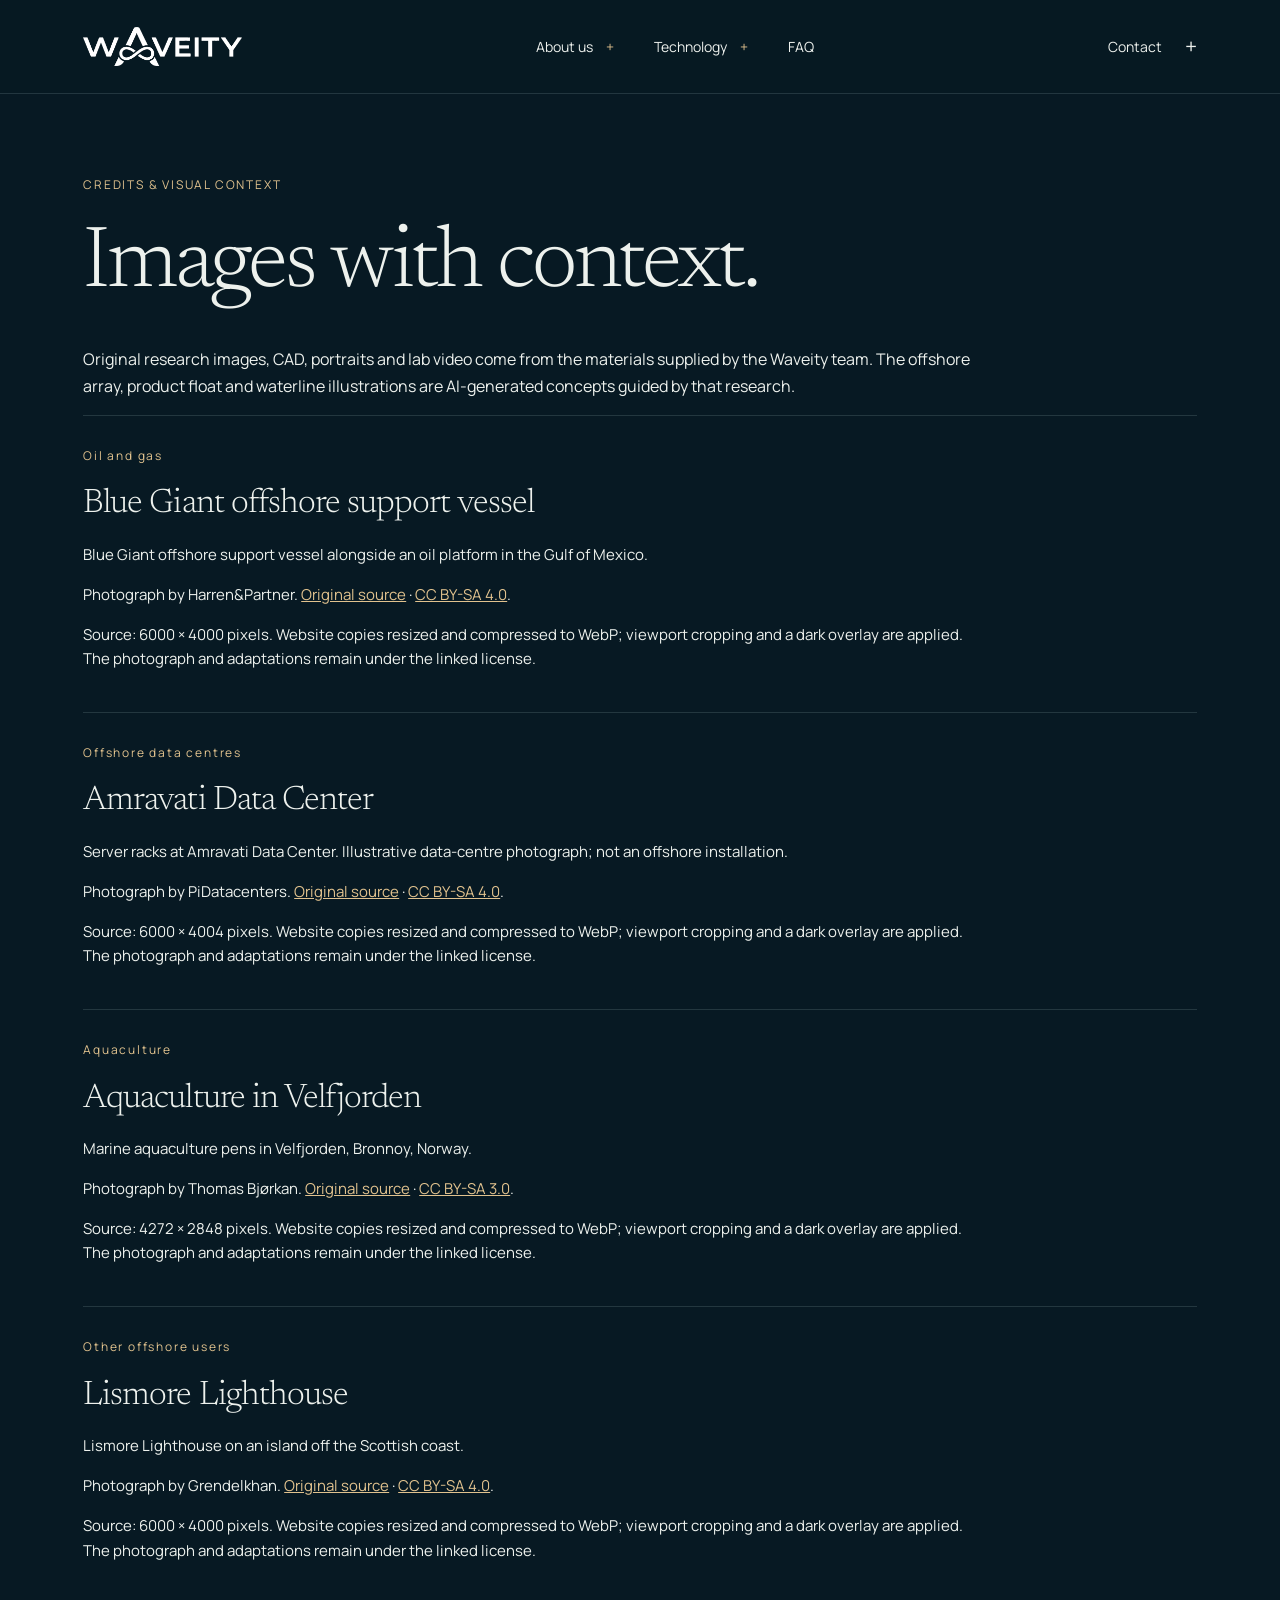
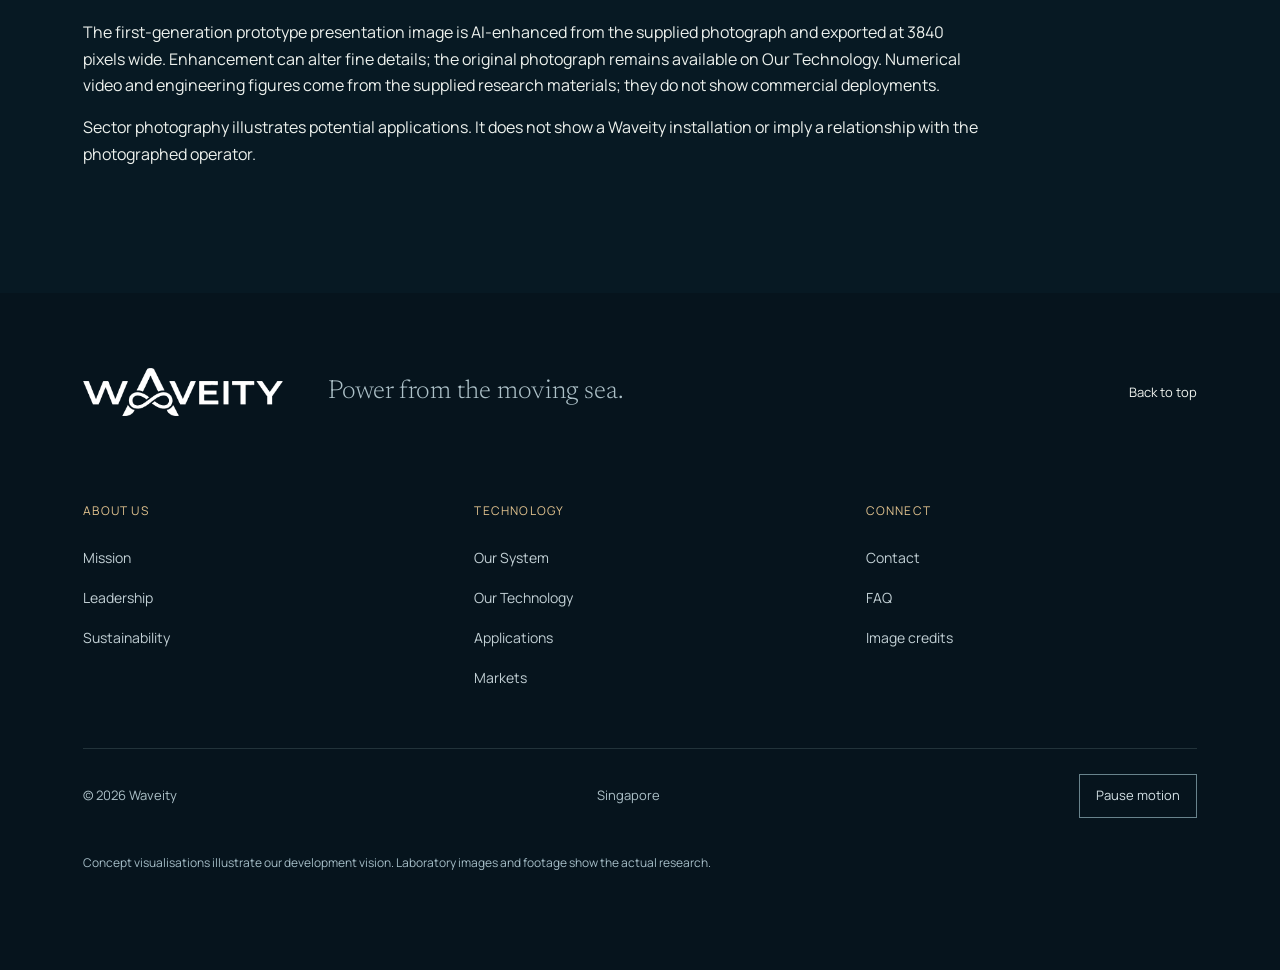
==== credits.html @ b4480b73 "Add files via upload" ====
<!doctype html><html lang="en"><head><meta charset="utf-8"><meta name="viewport" content="width=device-width, initial-scale=1"><title>Image credits — Waveity</title><meta name="description" content="Sources, photographers, licenses and context for Waveity’s research imagery, concept visualisations and offshore application photographs."><meta name="theme-color" content="#071c24"><link rel="icon" type="image/svg+xml" href="data:image/svg+xml,%3Csvg xmlns='http://www.w3.org/2000/svg' viewBox='0 0 64 64'%3E%3Crect width='64' height='64' rx='15' fill='%23071c24'/%3E%3Cpath d='M10 23l10 22 12-22 12 22 10-22' fill='none' stroke='%23e1c28e' stroke-width='6'/%3E%3C/svg%3E"><script defer src="app.js?v=6.1"></script><meta property="og:title" content="Image credits — Waveity"><meta property="og:description" content="Sources, photographers, licenses and context for Waveity’s research imagery, concept visualisations and offshore application photographs."><meta property="og:type" content="website"><meta property="og:site_name" content="Waveity"><link rel="preload" href="assets/font-0.woff2" as="font" type="font/woff2" crossorigin><link rel="preload" href="assets/font-2.woff2" as="font" type="font/woff2" crossorigin><link rel="stylesheet" href="site.css?v=6.1"></head><body class="static-motion interior" data-page="credits"><a class="skip" href="#main">Skip to content</a><header id="header"><a href="index.html" class="brand" aria-label="Waveity home"><img src="assets/logo.png" alt="Waveity" width="1240" height="297"></a><nav aria-label="Main navigation"><div class="nav-group"><button aria-expanded="false" aria-controls="about-menu">About us <span>+</span></button><div id="about-menu" class="nav-panel" hidden><a href="mission.html">Mission</a><a href="leadership.html">Leadership</a><a href="sustainability.html">Sustainability</a></div></div><div class="nav-group"><button aria-expanded="false" aria-controls="technology-menu">Technology <span>+</span></button><div id="technology-menu" class="nav-panel" hidden><a href="system.html">Our System</a><a href="technology.html">Our Technology</a><a href="applications.html">Applications</a><a href="markets.html">Markets</a></div></div><a href="faq.html">FAQ</a></nav><a class="nav-contact" href="contact.html">Contact <span>+</span></a><button id="menu-toggle" aria-expanded="false" aria-controls="mobile-menu">Menu <span>+</span></button></header>
<nav id="mobile-menu" aria-label="Mobile navigation" hidden><div><span>ABOUT US</span><a href="mission.html">Mission</a><a href="leadership.html">Leadership</a><a href="sustainability.html">Sustainability</a></div><div><span>TECHNOLOGY</span><a href="system.html">Our System</a><a href="technology.html">Our Technology</a><a href="applications.html">Applications</a><a href="markets.html">Markets</a></div><div><a href="contact.html">Contact</a><a href="faq.html">FAQ</a></div></nav><div class="reading-progress" aria-hidden="true"></div><main id="main" tabindex="-1"><section class="section credits"><span class="eyebrow">CREDITS & VISUAL CONTEXT</span><h1>Images with context.</h1><p>Original research images, CAD, portraits and lab video come from the materials supplied by the Waveity team. The offshore array, product float and waterline illustrations are AI-generated concepts guided by that research.</p><div id="photo-credits"><article><span class="eyebrow">Oil and gas</span><h2>Blue Giant offshore support vessel</h2><p>Blue Giant offshore support vessel alongside an oil platform in the Gulf of Mexico.</p><p>Photograph by Harren&amp;Partner. <a href="https://commons.wikimedia.org/wiki/File:Blue_Giant.jpg" target="_blank" rel="noopener">Original source</a> · <a href="https://creativecommons.org/licenses/by-sa/4.0" target="_blank" rel="noopener">CC BY-SA 4.0</a>.</p><p>Source: 6000 × 4000 pixels. Website copies resized and compressed to WebP; viewport cropping and a dark overlay are applied. The photograph and adaptations remain under the linked license.</p></article><article><span class="eyebrow">Offshore data centres</span><h2>Amravati Data Center</h2><p>Server racks at Amravati Data Center. Illustrative data-centre photograph; not an offshore installation.</p><p>Photograph by PiDatacenters. <a href="https://commons.wikimedia.org/wiki/File:Racks_Amravati_Data_Center.jpg" target="_blank" rel="noopener">Original source</a> · <a href="https://creativecommons.org/licenses/by-sa/4.0" target="_blank" rel="noopener">CC BY-SA 4.0</a>.</p><p>Source: 6000 × 4004 pixels. Website copies resized and compressed to WebP; viewport cropping and a dark overlay are applied. The photograph and adaptations remain under the linked license.</p></article><article><span class="eyebrow">Aquaculture</span><h2>Aquaculture in Velfjorden</h2><p>Marine aquaculture pens in Velfjorden, Bronnoy, Norway.</p><p>Photograph by Thomas Bjørkan. <a href="https://commons.wikimedia.org/wiki/File:Fish_cages.jpg" target="_blank" rel="noopener">Original source</a> · <a href="https://creativecommons.org/licenses/by-sa/3.0" target="_blank" rel="noopener">CC BY-SA 3.0</a>.</p><p>Source: 4272 × 2848 pixels. Website copies resized and compressed to WebP; viewport cropping and a dark overlay are applied. The photograph and adaptations remain under the linked license.</p></article><article><span class="eyebrow">Other offshore users</span><h2>Lismore Lighthouse</h2><p>Lismore Lighthouse on an island off the Scottish coast.</p><p>Photograph by Grendelkhan. <a href="https://commons.wikimedia.org/wiki/File:Lismore_Lighthouse_seen_from_a_boat_4.jpg" target="_blank" rel="noopener">Original source</a> · <a href="https://creativecommons.org/licenses/by-sa/4.0" target="_blank" rel="noopener">CC BY-SA 4.0</a>.</p><p>Source: 6000 × 4000 pixels. Website copies resized and compressed to WebP; viewport cropping and a dark overlay are applied. The photograph and adaptations remain under the linked license.</p></article></div><p>The first-generation prototype presentation image is AI-enhanced from the supplied photograph and exported at 3840 pixels wide. Enhancement can alter fine details; the original photograph remains available on Our Technology. Numerical video and engineering figures come from the supplied research materials; they do not show commercial deployments.</p><p>Sector photography illustrates potential applications. It does not show a Waveity installation or imply a relationship with the photographed operator.</p></section><noscript><style>#contact-form,.prototype-tabs,[data-switch-gen],[data-motion],#menu-toggle,header nav{display:none}.prototype-panel{margin-top:40px}</style><p class="no-script">Interactive controls need JavaScript. You can browse all pages using the links below, view the research images and contact the team directly by email.</p></noscript></main><footer><div class="footer-top"><a href="index.html" aria-label="Waveity home"><img src="assets/logo.png" alt="Waveity" width="1240" height="297"></a><p>Power from the moving sea.</p><a href="#main">Back to top</a></div><div class="footer-sitemap"><div><span>ABOUT US</span><a href="mission.html">Mission</a><a href="leadership.html">Leadership</a><a href="sustainability.html">Sustainability</a></div><div><span>TECHNOLOGY</span><a href="system.html">Our System</a><a href="technology.html">Our Technology</a><a href="applications.html">Applications</a><a href="markets.html">Markets</a></div><div><span>CONNECT</span><a href="contact.html">Contact</a><a href="faq.html">FAQ</a><a href="credits.html">Image credits</a></div></div><div class="footer-bottom"><span>© 2026 Waveity</span><span>Singapore</span><button class="footer-motion" data-motion aria-pressed="false">Pause motion</button></div><p class="footer-note">Concept visualisations illustrate our development vision. Laboratory images and footage show the actual research.</p></footer></body></html>
---- site.css ----
@font-face{font-family:"Newsreader";src:url(assets/font-0.woff2) format("woff2");font-weight:300;font-display:swap}
@font-face{font-family:"Newsreader";src:url(assets/font-1.woff2) format("woff2");font-weight:400;font-display:swap}
@font-face{font-family:"Manrope";src:url(assets/font-2.woff2) format("woff2");font-weight:400;font-display:swap}
@font-face{font-family:"Manrope";src:url(assets/font-3.woff2) format("woff2");font-weight:600;font-display:swap}
:root{--ink:#071923;--deep:#06141d;--paper:#e5ecea;--muted:#9fb6c0;--gold:#dbbc82;--lime:var(--gold);--line:#b6d0d029;--pad:clamp(24px,6.5vw,110px);--serif:'Newsreader',Georgia,serif;--sans:'Manrope',Arial,sans-serif}*{box-sizing:border-box}html{scroll-padding-top:100px}body{margin:0;background:var(--ink);color:#edf1ed;font:16px/1.65 var(--sans);-webkit-font-smoothing:antialiased}a{color:inherit;text-decoration:none}button,input,select,textarea{font:inherit}button{cursor:pointer}img{display:block;max-width:100%}button,a{-webkit-tap-highlight-color:transparent}a:focus-visible,button:focus-visible,summary:focus-visible,input:focus-visible{outline:2px solid var(--gold);outline-offset:6px}button{color:inherit}.skip{position:fixed;left:20px;top:-80px;z-index:100;background:var(--gold);color:var(--ink);padding:12px}.skip:focus{top:10px}header{position:fixed;inset:0 0 auto;z-index:40;height:94px;padding:0 var(--pad);display:flex;align-items:center;gap:35px;transition:background .3s,color .3s,border-color .3s;border-bottom:1px solid transparent}header.scrolled{background:#071923eF;border-color:var(--line);backdrop-filter:blur(14px)}.brand{width:159px;margin-right:auto}.brand img{width:100%;height:auto}header nav{display:flex;gap:32px;font-size:13px}header nav a,.nav-contact{transition:color .2s}header nav a:hover,.nav-contact:hover{color:var(--gold)}.nav-contact{margin-left:auto;font-size:13px;display:flex;gap:23px;align-items:center}.nav-contact span{font-size:21px}#menu-toggle{display:none;background:transparent;border:0;font-size:14px;gap:15px}#mobile-menu{position:fixed;inset:79px 0 0;z-index:39;background:var(--ink);padding:40px var(--pad);overflow:auto}#mobile-menu[hidden]{display:none}#mobile-menu a{display:block;font:300 36px/1.3 var(--serif);padding:10px 0}.floating-cta{position:fixed;z-index:35;bottom:25px;left:50%;transform:translateX(-50%);background:var(--gold);color:var(--ink);display:flex;align-items:center;font-size:13px;font-weight:600;padding-left:22px;box-shadow:0 7px 40px #0003;transition:opacity .3s,transform .3s;white-space:nowrap}.floating-cta>span{font-size:23px;margin-left:20px;width:46px;height:46px;background:#cba968;display:grid;place-items:center}.floating-cta:hover{background:#edd7b0}.floating-cta.hide{opacity:0;pointer-events:none;transform:translate(-50%,20px)}.reading-progress{position:fixed;inset:0 auto auto 0;height:2px;background:var(--gold);z-index:60;width:0}.eyebrow,.small-index{font-size:12px;line-height:1.5;letter-spacing:.15em;color:var(--gold);font-weight:400}.hero{height:100svh;min-height:720px;max-height:1400px;position:relative;overflow:hidden}.hero-background{position:absolute;inset:0;width:100%;height:100%;object-fit:cover;object-position:65% center;transform:scale(1.025);will-change:transform}.hero-veil{position:absolute;inset:0;background:linear-gradient(90deg,#06141ddd 0%,#06141d65 40%,#06141d00 72%),linear-gradient(180deg,#06141d40,transparent 30%,#06141d00 60%,#06141dd9)}.hero-content{position:absolute;left:var(--pad);right:var(--pad);top:27%;z-index:2}.hero h1{font:300 clamp(70px,7.7vw,130px)/.96 var(--serif);letter-spacing:-.045em;margin:30px 0 30px;max-width:950px}.hero h1 span{color:#c8d7d7}.hero-content>p{font-size:16px;line-height:1.7;color:#c3d2d7;margin:0 0 24px}.underlined,.text-button{display:inline-flex;align-items:center;justify-content:space-between;gap:30px;border:0;border-bottom:1px solid #8aaba580;background:none;padding:12px 0;color:inherit;font-size:14px;text-align:left}.underlined>span,.text-button>span{font-size:21px}.underlined:hover,.text-button:hover{color:var(--gold);border-color:var(--gold)}.hero-foot{position:absolute;left:var(--pad);right:var(--pad);bottom:35px;display:flex;justify-content:space-between;gap:30px;color:#c0cdd1;font-size:10px;letter-spacing:.1em}.hero-foot>a{position:absolute;right:0;bottom:46px;border-left:1px solid #c9d8d1;padding-left:20px}.hero-foot>span:last-child{font-size:9px;align-self:end}.scroll-scene{position:relative}.scene-sticky{position:sticky;top:0;height:100svh;min-height:680px;overflow:hidden}.manifesto{height:210vh}.manifesto-photo{position:absolute;inset:0;height:100%;width:100%;object-fit:cover;object-position:center;filter:saturate(.7);transform:scale(1.04)}.manifesto-veil{position:absolute;inset:0;background:linear-gradient(180deg,#071923c4,#071923b5 40%,#071923f2)}.manifesto-content{position:absolute;top:18%;left:var(--pad);right:var(--pad)}.manifesto h2{font:300 clamp(40px,4.8vw,76px)/1.1 var(--serif);max-width:1150px;letter-spacing:-.025em;margin:32px 0 60px}.word-reveal .word{opacity:.28}.mission-bottom{display:grid;grid-template-columns:1.1fr 1fr 1fr;gap:55px;align-items:start;border-top:1px solid #c6d8d638;padding-top:35px}.mission-bottom h2{font:300 34px/1.12 var(--serif);margin:0}.mission-bottom p{font-size:15px;color:#b9cdd3;max-width:360px;margin:0}.scene-disclaimer{position:absolute;bottom:30px;left:var(--pad);font-size:10px;letter-spacing:.12em;color:#8aa5b1}.manta{height:360vh;background:var(--ink)}.manta .scene-sticky{background:radial-gradient(ellipse at 50% 65%,#244b5c 0%,#112c3b 35%,#071923 72%)}.manta-kicker{position:absolute;top:130px;left:var(--pad);z-index:2}.manta-headline{position:absolute;left:var(--pad);right:var(--pad);top:30%;display:flex;justify-content:space-between;gap:28px;font:300 clamp(45px,5.1vw,87px)/1.05 var(--serif);letter-spacing:-.025em;margin:0}.manta-headline>span:last-child{color:#9bb7c0}.manta-object{position:absolute;top:50%;left:50%;width:min(73vw,1200px);height:auto;max-height:80vh;object-fit:contain;transform:translate(-50%,-10%) scale(.75);filter:drop-shadow(0 40px 35px #0005);will-change:transform;z-index:3;pointer-events:none}.manta-spec-left,.manta-spec-right{position:absolute;top:37%;width:24%;max-width:350px;opacity:0;z-index:5}.manta-spec-left{left:var(--pad)}.manta-spec-right{right:var(--pad)}.manta-spec-left .spec-name{font:300 58px/1 var(--serif);margin:23px 0}.manta-spec-left dl{margin:0}.manta-spec-left dl>div{border-top:1px solid var(--line);padding:13px 0;display:flex;justify-content:space-between;gap:15px;font-size:12px}.manta-spec-left dt{color:var(--muted)}.manta-spec-left dd{margin:0;text-align:right}.manta-spec-right h2{font:300 40px/1.05 var(--serif);letter-spacing:-.02em;margin:0 0 25px}.manta-spec-right h2 span{color:var(--muted)}.manta-spec-right p{font-size:15px;max-width:340px;color:#b2c9d0}.manta-caption{position:absolute;bottom:93px;left:var(--pad);right:var(--pad);display:flex;justify-content:space-between;color:#a9bdc4;font-size:10px;letter-spacing:.1em}.scene-steps{position:absolute;bottom:35px;left:var(--pad);display:flex;gap:25px;font-size:10px;color:#587787;letter-spacing:.06em}.scene-steps .active{color:var(--gold)}.section{padding:110px var(--pad)}.section-top{display:flex;justify-content:space-between;gap:20px;margin-bottom:60px}.section-top .eyebrow:last-child{color:var(--muted)}h2{font:300 clamp(44px,5.1vw,80px)/1.05 var(--serif);letter-spacing:-.028em;margin:0 0 35px}h2 span{color:var(--muted)}.light,.markets{background:var(--paper);color:var(--ink)}.light .eyebrow,.markets .eyebrow{color:#496c75}.light h2 span,.markets h2 span{color:#527581}.light .fine{color:#546e77}.engineering-grid{display:grid;grid-template-columns:.8fr 1.25fr;gap:80px;align-items:center}.engineering-grid>div:first-child>p{max-width:430px;font-size:16px;color:#47626c}.engineering-stage{position:relative;aspect-ratio:1004/732;background:#102d3d;overflow:hidden;border:1px solid #385462}.engineering-stage>img,.wire-reveal img{width:100%;height:100%;object-fit:contain}.wire-reveal{position:absolute;inset:0;clip-path:inset(0 50% 0 0)}.scan-line{position:absolute;top:0;bottom:0;left:50%;width:1px;background:var(--gold);box-shadow:0 0 24px #dbbc8266}.cad-caption{position:absolute;bottom:20px;left:24px;color:#94b1bd;font-size:10px;letter-spacing:.12em}.reveal-label{display:flex;justify-content:space-between;max-width:380px;font-size:13px;margin-top:33px}.reveal-label span{color:#50747f}#structure-range{width:100%;max-width:380px;accent-color:#285365;cursor:ew-resize;margin:15px 0}.range-labels{max-width:380px;display:flex;justify-content:space-between;font-size:10px;letter-spacing:.1em;color:#55727a}.principles{display:grid;grid-template-columns:repeat(3,1fr);gap:50px;margin-top:65px;border-top:1px solid #9db2b466;padding-top:33px}.principles article>span{font-size:11px;letter-spacing:.14em;color:#587881}.principles h3{font:300 33px/1.1 var(--serif);margin:17px 0}.principles p{font-size:15px;line-height:1.65;color:#47626c;margin:0}.split-title{display:grid;grid-template-columns:1.5fr 1fr;gap:80px;align-items:end}.split-title>p{max-width:440px;font-size:16px;color:var(--muted);margin:0 0 37px}.prototype{background:var(--deep)}.prototype-tabs{display:flex;gap:36px;border-bottom:1px solid var(--line);margin:25px 0 42px}.prototype-tabs button{background:none;border:0;border-bottom:1px solid transparent;color:var(--muted);padding:20px 0;font-size:13px}.prototype-tabs button span{font-size:17px;margin-left:15px}.prototype-tabs button[aria-selected=true]{color:var(--gold);border-color:var(--gold)}.prototype-panel{display:grid;grid-template-columns:1.5fr 1fr;gap:70px;align-items:center}.prototype-panel[hidden]{display:none}.prototype-media{position:relative;background:#102a32;overflow:hidden}.prototype-media>img,.prototype-media>video{display:block;width:100%;aspect-ratio:16/10;object-fit:cover}.prototype-media>video{object-fit:contain}.image-tag{position:absolute;left:17px;top:17px;padding:8px 12px;background:#061923d9;border:1px solid #fff3;font-size:10px;letter-spacing:.1em;color:#eff3ef;pointer-events:none}.prototype-copy h3{font:300 clamp(35px,3.5vw,53px)/1.04 var(--serif);letter-spacing:-.02em;margin:24px 0}.prototype-copy>p{font-size:16px;color:var(--muted)}.detail-line{padding:14px 0;border-bottom:1px solid var(--line);display:flex;justify-content:space-between;gap:15px;font-size:13px}.detail-line span{color:var(--muted)}.detail-line strong{font-weight:400}.prototype-copy .text-button{margin-top:20px}.fine{font-size:13px!important;line-height:1.65;color:var(--muted)}.evidence-grid{display:grid;grid-template-columns:1.25fr 1fr;gap:100px}.evidence-grid h2{font-size:clamp(40px,4.4vw,69px)}.evidence-grid>div>p{max-width:520px;color:#b4c7cf}.efficiency{padding-top:10px}.big-number{font:300 clamp(110px,12vw,180px)/.8 var(--serif);letter-spacing:-.04em;color:var(--gold)}.big-number small{font-size:.45em;margin-left:8px}.efficiency>p{margin:25px 0}.wave-bars{height:160px;display:flex;gap:14px}.wave-bars button{background:transparent;border:0;flex:1;padding:0;display:flex;flex-direction:column;justify-content:end;color:var(--muted)}.wave-bars i{height:var(--bar);background:#34515f;width:100%;transition:background .3s}.wave-bars button[aria-pressed=true] i{background:var(--gold)}.wave-bars button:hover i{background:#b49d70}.wave-bars span{font-size:12px;display:block;width:100%;padding-top:12px}.research-facts{display:grid;grid-template-columns:repeat(3,1fr);gap:45px;margin-top:65px;border-top:1px solid var(--line);padding-top:35px}.research-facts>div{display:flex;gap:24px;align-items:center}.research-facts strong{font:300 44px/1 var(--serif);white-space:nowrap}.research-facts span{font-size:12px;color:var(--muted)}.applications{border-top:1px solid var(--line)}.application-layout{display:grid;grid-template-columns:.85fr 1.15fr;gap:60px;margin-top:40px}.application-choices button{background:none;border:0;border-top:1px solid var(--line);width:100%;display:flex;align-items:center;gap:25px;padding:30px 0;color:#73919d;text-align:left;font:300 clamp(25px,2.6vw,41px)/1.1 var(--serif)}.application-choices button:last-child{border-bottom:1px solid var(--line)}.application-choices small{font:400 11px var(--sans);color:var(--muted)}.application-choices button>span{margin-left:auto;font:400 24px var(--sans);transition:transform .3s}.application-choices button[aria-selected=true]{color:var(--gold)}.application-choices button[aria-selected=true]>span{transform:rotate(45deg)}.application-image{height:400px;position:relative;overflow:hidden}.application-image img{height:100%;width:100%;object-fit:cover}.application-description{display:flex;align-items:start;justify-content:space-between;gap:25px}.application-description p{color:#b7cad1;max-width:360px;font-size:15px;margin:25px 0 10px}.application-description .text-button{white-space:nowrap;font-size:12px;gap:16px;margin-top:15px}.horizon{height:650px;position:relative;overflow:hidden}.horizon>img{width:100%;height:100%;object-fit:cover;object-position:center 58%}.horizon-overlay{position:absolute;inset:0;background:linear-gradient(90deg,#06141de0,#06141d22)}.horizon-copy{position:absolute;inset:0;padding:100px var(--pad);display:flex;flex-direction:column;justify-content:center}.horizon-copy h2{font-size:clamp(55px,6.5vw,104px);margin:33px 0}.horizon-copy p{font-size:17px;color:#d0dadb}.markets .section-top .eyebrow,.markets .split-title>p{color:#4a6b77}.roadmap{display:grid;grid-template-columns:repeat(3,1fr);gap:45px;margin-top:25px}.roadmap article{border-top:1px solid #a9bbbc;padding-top:30px;position:relative}.step-number{font:300 80px/1 var(--serif);color:#8ea7a7;display:block}.status{display:block;font-size:10px;letter-spacing:.12em;margin-top:28px;color:#52727c}.roadmap h3{font:300 35px/1.1 var(--serif);margin:18px 0}.roadmap p{font-size:15px;color:#47626c}.investor-callout{display:grid;grid-template-columns:1.25fr 1fr;gap:100px;margin-top:65px;border-top:1px solid #adbfbe;padding-top:40px}.investor-callout h2{font:300 43px/1.08 var(--serif);margin:25px 0 0}.investor-callout p{font-size:16px;color:#47626c;margin:0 0 25px}.pill{display:inline-flex;align-items:center;justify-content:center;padding:14px 24px;border:1px solid var(--line);background:none;font-size:14px;color:inherit}.dark-pill{background:var(--ink);color:var(--paper)}.dark-pill:hover{background:#295366}.team-grid{display:grid;grid-template-columns:repeat(5,1fr);gap:24px;margin-top:30px}.portrait{aspect-ratio:4/5;background:#a8bcbf;overflow:hidden}.portrait img{height:100%;width:100%;object-fit:cover;filter:grayscale(1);transition:filter .5s,transform .5s}.team-grid article:hover img{filter:grayscale(0);transform:scale(1.04)}.team-grid h3{font:300 28px/1.1 var(--serif);margin:22px 0 8px}.team-grid article>span{display:block;font-size:11px;color:var(--gold);min-height:40px}.team-grid article>p{font-size:14px;color:var(--muted);line-height:1.65}.faq{background:var(--deep);display:grid;grid-template-columns:1fr 1.3fr;gap:100px}.faq h2{margin-top:25px;font-size:clamp(40px,4.5vw,70px)}.questions details{border-bottom:1px solid var(--line)}.questions details:first-child{border-top:1px solid var(--line)}summary{position:relative;list-style:none;padding:24px 40px 24px 0;cursor:pointer;font-size:16px;line-height:1.55}summary::-webkit-details-marker{display:none}summary:after{content:'+';position:absolute;right:0;top:20px;font-size:24px;color:var(--gold)}details[open] summary:after{content:'−'}details p{margin:0 30px 25px 0;font-size:15px;color:var(--muted)}.contact{background:var(--paper);color:var(--ink)}.contact .eyebrow,.contact .section-top .eyebrow{color:#4b6b76}.contact-grid{display:grid;grid-template-columns:1.25fr 1fr;gap:110px}.contact h2{font-size:clamp(76px,9vw,136px);line-height:.95;letter-spacing:-.04em}.contact h2 em{font-style:normal;color:#64818a}.contact p{color:#42616e}.email-link{display:inline-block;font-size:clamp(16px,1.7vw,23px);border-bottom:1px solid #90a8ad;margin-top:25px;overflow-wrap:anywhere}#contact-form{max-width:520px;padding-top:10px}#contact-form label{font-size:12px;display:block;margin-bottom:9px}#contact-form input,#contact-form select,#contact-form textarea{width:100%;background:transparent;color:var(--ink);border:0;border-bottom:1px solid #a9bcbe;border-radius:0;padding:10px 0 14px;margin-bottom:24px;font-size:15px}#contact-form input::placeholder,#contact-form textarea::placeholder{color:#63808a}#contact-form select option{background:var(--paper)}#contact-form textarea{resize:vertical}#contact-form button{background:var(--ink);color:var(--paper);padding:15px 28px}#contact-form .fine{color:#4c6c76}footer{padding:60px var(--pad) 85px;background:var(--deep)}.footer-top{display:flex;align-items:center;gap:45px;padding-bottom:45px}.footer-top>p{font:300 26px var(--serif);color:var(--muted)}.footer-top>a:last-child{margin-left:auto;font-size:13px}.footer-bottom{display:flex;justify-content:space-between;gap:25px;padding-top:25px;border-top:1px solid var(--line);font-size:12px;color:var(--muted)}.footer-bottom>div{display:flex;gap:24px}.footer-note{font-size:11px;color:#77929e;margin-top:35px;max-width:850px}.reveal{opacity:0;transform:translateY(25px);transition:opacity .7s,transform .7s}.reveal.visible{opacity:1;transform:none}
@media(min-width:1800px){.hero-content{top:30%}.manta-spec-left,.manta-spec-right{width:26%}.manta-spec-right h2{font-size:48px}.scene-sticky{min-height:850px}}
@media(max-width:1100px){header nav{gap:22px}.hero h1{font-size:8.7vw}.hero-content{top:28%}.mission-bottom{gap:30px}.mission-bottom h2{font-size:30px}.mission-bottom p{font-size:14px}.manta-spec-left,.manta-spec-right{width:25%;max-width:270px}.manta-spec-right h2{font-size:32px}.manta-spec-right p{font-size:14px}.manta-spec-left dl>div{font-size:11px}.engineering-grid{gap:45px}.split-title{gap:50px}.prototype-panel{gap:40px}.evidence-grid{gap:50px}.research-facts>div{flex-direction:column;align-items:start;gap:15px}.application-layout{gap:35px}.application-description{display:block}.application-description .text-button{margin-top:0}.team-grid{gap:18px}.team-grid h3{font-size:26px}.team-grid article>span{min-height:48px}.faq{gap:55px}.contact-grid{gap:60px}}
@media(max-width:800px){header{height:80px}header nav{display:none}.nav-contact{margin-left:0}#menu-toggle{display:flex}.hero{min-height:740px}.hero-content{top:25%}.hero h1{font-size:clamp(62px,10.5vw,84px)}.hero-background{object-position:63% center}.hero-foot>span:last-child{max-width:140px;text-align:right}.manifesto-content{top:17%}.manifesto h2{font-size:46px;margin-bottom:40px}.mission-bottom{grid-template-columns:1fr 1fr}.mission-bottom h2{grid-column:1/-1}.manifesto{height:180vh}.manta{height:280vh}.manta-kicker{top:115px}.manta-headline{top:24%;font-size:48px;flex-direction:column;text-align:center;gap:0}.manta-spec-left{top:23%;left:var(--pad);width:40%;max-width:none}.manta-spec-left .spec-name{font-size:42px;margin:16px 0}.manta-spec-left dl{display:none}.manta-spec-right{top:auto;bottom:15%;left:var(--pad);right:var(--pad);max-width:none;width:auto}.manta-spec-right h2{font-size:35px;max-width:340px}.manta-spec-right p{max-width:520px;font-size:14px}.manta-spec-right .underlined{display:none}.manta-object{width:95vw}.manta-caption{bottom:76px}.manta-caption>span:first-child{display:none}.manta-caption>span:last-child{font-size:9px;max-width:80%}.scene-steps{display:none}.engineering-grid,.split-title,.evidence-grid,.application-layout,.contact-grid,.faq{grid-template-columns:1fr;gap:30px}.engineering-grid>div:first-child>p{max-width:620px}.engineering-stage{margin-top:15px}.principles{gap:30px}.split-title>p{max-width:600px;margin-bottom:25px}.prototype-panel{grid-template-columns:1fr;gap:30px}.prototype-copy h3 br{display:none}.efficiency{max-width:520px}.application-layout{margin-top:10px}.application-image{height:430px}.application-description{display:flex}.application-description .text-button{margin-top:18px}.team-grid{grid-template-columns:repeat(3,1fr);gap:30px 22px}.team-grid article>span{min-height:40px}.investor-callout{gap:45px}.investor-callout h2{font-size:37px}.contact-grid{gap:55px}.footer-top{flex-wrap:wrap;gap:25px}.footer-bottom{flex-wrap:wrap}.footer-bottom>div{flex-wrap:wrap;gap:17px}}
@media(max-width:550px){.brand{width:138px}.nav-contact{display:none}.hero{min-height:730px;max-height:1100px}.hero-background{object-position:70% center}.hero-veil{background:linear-gradient(180deg,#06141d70,#06141d30 50%,#06141dce),linear-gradient(90deg,#06141d8a,transparent)}.hero-content{top:21%}.hero h1{font-size:59px;line-height:1.02;margin:27px 0}.hero-content>p{font-size:15px}.hero-content>.eyebrow{font-size:10px}.hero-foot{bottom:100px;font-size:9px;gap:15px}.hero-foot>span:first-child{max-width:170px}.hero-foot>span:last-child{font-size:8px;max-width:115px}.hero-foot>a{display:none}.floating-cta{bottom:20px;font-size:12px}.floating-cta>span{height:44px;width:44px}.section{padding:76px var(--pad)}.section-top{margin-bottom:42px}.section-top>.eyebrow:last-child:not(:first-child){display:none}.eyebrow{font-size:10px}.scene-sticky{min-height:700px}.manifesto{height:185vh}.manifesto-content{top:16%}.manifesto h2{font-size:37px;line-height:1.13;margin:26px 0 34px}.mission-bottom{gap:20px;padding-top:26px}.mission-bottom h2{font-size:29px;grid-column:1/-1}.mission-bottom p{font-size:13px}.scene-disclaimer{font-size:8px;bottom:85px}.manta-kicker{top:110px;font-size:9px}.manta-headline{top:25%;font-size:46px;gap:4px}.manta-spec-left{top:20%}.manta-spec-left .spec-name{font-size:36px}.manta-spec-left .eyebrow{font-size:9px}.manta-spec-right{bottom:19%}.manta-spec-right h2{font-size:32px;margin-bottom:15px}.manta-spec-right p{font-size:13px;max-width:310px}.manta-caption{bottom:85px}.manta-caption>span:last-child{font-size:8px;max-width:95%}h2{font-size:46px}.engineering-grid{gap:10px}.engineering-grid>div:first-child>p{font-size:15px}.engineering-stage{margin-top:28px}.cad-caption{font-size:8px;left:15px;bottom:15px}.principles{grid-template-columns:1fr;gap:30px;margin-top:40px}.principles h3{font-size:32px}.principles p{font-size:15px}.prototype-tabs{gap:24px;margin-top:0}.prototype-tabs button{font-size:11px}.prototype-tabs button span{font-size:14px;margin-left:8px}.prototype-media>img,.prototype-media>video{aspect-ratio:4/3}.prototype-copy h3{font-size:37px}.prototype-copy>p{font-size:15px}.image-tag{font-size:9px;padding:7px 10px}.detail-line{font-size:12px}.evidence-grid h2{font-size:43px}.evidence-grid>div>p{font-size:15px}.big-number{font-size:140px}.research-facts{grid-template-columns:1fr;gap:24px;margin-top:42px}.research-facts>div{flex-direction:row;align-items:center;gap:20px;border-bottom:1px solid var(--line);padding-bottom:25px}.research-facts strong{min-width:125px;font-size:41px}.application-choices button{font-size:29px;padding:23px 0;gap:18px}.application-image{height:290px}.application-description{display:block}.application-description p{font-size:15px}.application-description .text-button{margin:5px 0}.horizon{height:560px}.horizon-copy{padding:76px var(--pad)}.horizon-copy h2{font-size:54px}.horizon-copy p{font-size:15px}.roadmap{grid-template-columns:1fr;gap:26px}.roadmap article{padding-left:64px}.step-number{font-size:47px;position:absolute;left:0;top:26px}.status{margin-top:0}.roadmap h3{font-size:32px}.investor-callout{grid-template-columns:1fr;gap:26px;margin-top:45px}.investor-callout h2{font-size:38px}.team-grid{grid-template-columns:1fr 1fr;gap:33px 18px}.team-grid h3{font-size:25px}.team-grid article>span{font-size:10px;min-height:37px}.team-grid article>p{font-size:13px}.faq{gap:35px}summary{font-size:15px}.contact h2{font-size:87px}.contact-grid>div>p{font-size:15px}.email-link{font-size:16px}.footer-top>p{width:100%;margin:0}.footer-top>a:last-child{margin:0}.footer-bottom{flex-direction:column;gap:22px}}
@media(prefers-reduced-motion:reduce){html{scroll-behavior:auto}*,*:before,*:after{animation:none!important;transition:none!important}.reveal{opacity:1;transform:none}.manifesto,.manta{height:auto}.scene-sticky{position:relative;height:auto;min-height:800px}.word-reveal .word{opacity:1}.manta-headline{top:180px;font-size:48px}.manta-object{transform:translate(-50%,-50%) scale(.8)!important;top:52%}.manta-spec-left{display:none}.manta-spec-right{opacity:1;top:auto;bottom:105px;left:var(--pad);right:var(--pad);width:auto;max-width:none}.manta-spec-right h2{font-size:32px}.manta-spec-right p{max-width:600px}.manta-spec-right .underlined{display:none}.manta .scene-sticky{min-height:1000px}.scene-steps{display:none}.manta-caption{bottom:45px}.manifesto-content{position:relative;padding:110px var(--pad);left:0;right:auto;top:auto}}
@media(max-width:550px){.hero h1 span{display:block;max-width:290px;text-wrap:balance}.hero h1{text-wrap:balance}.hero-content{top:21%}}

@view-transition{navigation:auto}::view-transition-old(root){animation:scene-out .22s ease both}::view-transition-new(root){animation:scene-in .55s ease both}@keyframes scene-out{to{opacity:0;transform:translateY(-8px)}}@keyframes scene-in{from{opacity:0;transform:translateY(12px)}to{opacity:1;transform:none}}
:root{--gold:#e1c28e;--muted:#adc1c8}html{scroll-behavior:smooth}body{overflow-x:clip}h1{font:300 clamp(54px,6.8vw,112px)/1.02 var(--serif);letter-spacing:-.035em;margin:26px 0 35px}h1 em{font-style:normal;color:#bed0d3}h1 span{color:var(--muted)}button:focus-visible,a:focus-visible,select:focus-visible,textarea:focus-visible{outline:2px solid var(--gold);outline-offset:5px}.eyebrow{font-size:12px}.fine{font-size:14px!important;line-height:1.7}.section-top{margin-bottom:48px}.section-top .eyebrow{font-size:12px}p{font-size:16px}header nav{gap:40px;align-items:center;font-size:14px}header nav button{background:none;color:inherit;border:0;padding:30px 0;display:flex;gap:13px;align-items:center;font-size:14px}header nav button span{color:var(--gold)}.nav-contact{font-size:14px}.nav-group{position:relative}.nav-panel{position:absolute;top:68px;left:-25px;min-width:260px;padding:17px;background:#09222ef7;border:1px solid #6e929d44;box-shadow:0 20px 70px #0006;backdrop-filter:blur(24px)}.nav-panel[hidden]{display:none}.nav-panel a{display:block;padding:12px 14px;white-space:nowrap}.nav-panel a:hover,.nav-panel a:focus-visible{background:#b8d9da16;color:var(--gold)}[aria-current=page]{color:var(--gold)}.interior header{background:#071923f5;border-bottom-color:var(--line)}.interior main>.section:first-child{padding-top:170px}.interior main>.section:first-child .section-top{margin-bottom:45px}.interior .split-title{align-items:center}.interior .split-title h1{font-size:clamp(58px,5.8vw,92px)}.interior .team .split-title{grid-template-columns:1.4fr 1fr}.team-grid article>span{font-size:12px;line-height:1.55}.team-grid article>p{font-size:14px}.team-grid h3{font-size:29px}.portrait{overflow:hidden}.portrait img{transition:transform 1s,filter 1s}.portrait:hover img{transform:scale(1.04);filter:grayscale(0)}
.hero{min-height:740px;height:100svh}.hero h1{font-size:clamp(72px,7.5vw,126px);max-width:990px}.hero-background{animation:ocean-breath 22s ease-in-out infinite alternate;transform:scale(1.045);object-position:65% 50%}.hero-content{top:25%}.hero-content .eyebrow{font-size:12px}.hero-content>p{font-size:17px}.hero-veil{background:linear-gradient(90deg,#051621dc 0%,#05162160 45%,transparent 78%),linear-gradient(180deg,#061a2440,transparent 45%,#06192377)}@keyframes ocean-breath{from{transform:scale(1.045) translate3d(0,0,0)}to{transform:scale(1.11) translate3d(-.7%,.4%,0)}}.motion-toggle{position:absolute;z-index:5;right:var(--pad);bottom:86px;color:#e5ecea;border:1px solid #bdd0d35e;background:#0823316e;padding:9px 14px;font-size:12px;backdrop-filter:blur(8px)}.motion-paused .hero-background{animation-play-state:paused}.hero-foot{font-size:12px;bottom:30px}.hero-foot>span:last-child{font-size:11px}.hero-foot>a{position:static;border-left:0;font-size:12px}.home-story{padding-top:140px;padding-bottom:100px}.home-story>.eyebrow{display:block;margin-bottom:38px}.story-links{display:grid;grid-template-columns:repeat(3,1fr);gap:42px;margin-top:50px}.story-links>a{border-top:1px solid #99bec24d;padding-top:24px}.story-links span{color:var(--gold);font-size:12px;letter-spacing:.1em}.story-links h3{font:300 36px/1.15 var(--serif);margin:28px 0 15px}.story-links p{color:var(--muted);max-width:290px}.story-links b{display:block;font-weight:400;font-size:14px;margin-top:27px}.story-links>a:hover h3{color:var(--gold)}.home-product{position:relative;min-height:720px;display:grid;grid-template-columns:1fr 1.2fr;align-items:center;padding:100px var(--pad);background:radial-gradient(ellipse at 80% 50%,#265467,#0c2330 60%,#071923);overflow:hidden}.home-product>div{z-index:2}.home-product h2{font-size:clamp(48px,4.7vw,80px);margin-top:30px}.home-product p{max-width:420px;color:var(--muted)}.home-product img{width:115%;max-width:115%;filter:drop-shadow(0 35px 35px #0007);transform:rotate(-5deg);transition:transform .7s ease-out}.concept-label{position:absolute;left:var(--pad);bottom:28px;font-size:12px;letter-spacing:.04em;color:#bfd0d6;z-index:3}.next-chapter{padding:90px var(--pad) 110px;border-top:1px solid var(--line);background:#0c2633}.next-chapter>a{font:300 clamp(40px,4.4vw,74px)/1.15 var(--serif);letter-spacing:-.02em;display:flex;justify-content:space-between;align-items:center;gap:35px;margin-top:25px;max-width:1300px}.next-chapter>a>span{color:var(--gold);font:300 50px var(--sans)}.next-chapter>a:hover{color:var(--gold)}
.manifesto{height:190svh}.manifesto-content{top:18%}.manifesto h1{font:300 clamp(44px,4.8vw,80px)/1.1 var(--serif);max-width:1150px;letter-spacing:-.025em;margin:32px 0 60px}.mission-bottom p{font-size:16px}.scene-disclaimer{font-size:12px}.mission-values .principles{margin-top:55px}.mission-values .principles p{color:var(--muted)}.mission-values .principles article>span{color:var(--gold)}.manta{height:310svh}.manta-headline{font-size:clamp(46px,5.1vw,87px)}.manta-kicker{font-size:12px}.manta-spec-left dl>div{font-size:14px}.manta-spec-right p{font-size:16px}.manta-caption,.scene-steps{font-size:12px}.manta-spec-left{width:25%}.manta-spec-left .spec-name{font-size:62px}.manta-caption{bottom:70px}.scene-steps{bottom:30px}.prototype-copy h3{font-size:48px}.prototype-tabs button{font-size:14px}.prototype-copy>p{font-size:16px}.detail-line{font-size:14px}.image-tag{font-size:12px}.research-facts{grid-template-columns:1fr 1.3fr;max-width:1100px}.research-facts span{font-size:14px}.wave-bars button span{font-size:14px}.efficiency>p{font-size:16px}.evidence-grid>div>p{font-size:16px}
.cad-section{background:#dfe8e7;color:var(--ink)}.cad-section .eyebrow{color:#3a606c}.cad-section h2 span,.cad-section .split-title>p,.cad-section .fine{color:#496975}.cad-pair{display:grid;grid-template-columns:1fr 1fr;gap:28px;margin:25px 0 40px}.cad-pair figure{margin:0;background:#0d2938;min-width:0}.cad-open{display:block;position:relative;width:100%;height:450px;border:0;background:radial-gradient(ellipse at center,#204250,#0a202d);padding:30px;overflow:hidden;cursor:zoom-in}.cad-open img{width:100%;height:100%;object-fit:contain;transition:transform .65s;filter:drop-shadow(0 15px 15px #0003)}.cad-open:hover img{transform:scale(1.035)}.cad-open>span{position:absolute;right:22px;bottom:20px;background:#183746;padding:7px 12px;font-size:13px;color:#dce8e8;border:1px solid #b8d6d542}.cad-pair figcaption{padding:26px 30px 30px;border-top:1px solid #7596a02f;color:#edf1ed}.cad-pair figcaption>span{font-size:12px;color:var(--gold);letter-spacing:.08em}.cad-pair h3{font:300 34px var(--serif);margin:20px 0 10px}.cad-pair p{color:var(--muted);max-width:420px;margin:0;font-size:16px}dialog{color:#edf1ed;background:#0a2635;border:1px solid #79979e66;width:min(1180px,94vw);max-height:92svh;padding:28px;box-shadow:0 35px 100px #0009}dialog::backdrop{background:#010c13d9;backdrop-filter:blur(12px)}.cad-dialog-head{display:flex;align-items:center;justify-content:space-between;gap:24px}.cad-dialog-head h2{font-size:32px;margin:0}.cad-dialog-head button{border:1px solid #7799a288;background:none;padding:8px 14px;color:inherit}#cad-large{width:100%;max-height:70svh;object-fit:contain}dialog>p{font-size:13px;color:var(--muted);margin:12px 0 0}
.system-hero,.sustain-hero{height:100svh;min-height:760px;position:relative;overflow:hidden}.system-hero>img,.sustain-hero>img{position:absolute;width:100%;height:100%;object-fit:cover;object-position:65% center;transform:scale(1.02)}.system-veil{position:absolute;inset:0;background:linear-gradient(90deg,#071923ed,#07192380 50%,#07192311),linear-gradient(0deg,#071923a8,transparent 55%)}.page-hero-copy{position:absolute;left:var(--pad);right:var(--pad);top:28%}.page-hero-copy h1{max-width:1050px}.page-hero-copy p{font-size:18px;color:#d4dfe2}.energy-section{padding-bottom:80px}.energy-section .split-title h2{margin-top:22px}.energy-path{display:grid;grid-template-columns:repeat(4,1fr);margin-top:32px;border-top:1px solid #7697a548;border-bottom:1px solid #7697a548}.energy-path button{font:300 29px var(--serif);text-align:left;color:var(--muted);border:0;border-bottom:2px solid transparent;background:none;padding:25px 18px}.energy-path button span{display:block;font:13px var(--sans);margin-bottom:12px}.energy-path button[aria-selected=true]{border-bottom-color:var(--gold);color:var(--gold);background:linear-gradient(0deg,#d2b37c12,transparent)}.path-panel{display:grid;grid-template-columns:1fr 1.3fr;gap:50px;align-items:center;min-height:460px;padding:55px 0}.path-panel h3{font:300 53px/1.1 var(--serif);margin:24px 0}.path-panel p{max-width:440px;color:var(--muted)}.path-visual{height:360px;display:flex;position:relative;align-items:center;justify-content:center}.path-visual img{width:100%;height:100%;object-fit:contain;animation:scene-in .6s ease}.path-visual span{position:absolute;bottom:-20px;font-size:12px;color:var(--muted)}.path-panel.refresh{animation:scene-in .45s ease}.sustainability-body{background:#dfe8e7;color:var(--ink)}.sustainability-body h2 span,.sustainability-body .split-title p{color:#496975}.impact-note{border-top:1px solid #8aa1a866;margin-top:70px;padding-top:42px;display:grid;grid-template-columns:1fr 1fr;gap:12px 80px}.impact-note .eyebrow{color:#355c68;grid-column:1/-1}.impact-note h3{font:300 48px/1.1 var(--serif);margin:18px 0;grid-row:2/4}.impact-note p{color:#47636d;margin:15px 0}.impact-note .fine{color:#496975}
.application-intro{padding-top:180px;padding-bottom:75px}.application-intro h1{font-size:clamp(64px,7vw,118px);max-width:1100px}.application-intro>p{color:var(--muted);font-size:18px}.application-jumps{display:flex;gap:30px;flex-wrap:wrap;margin-top:42px;font-size:14px}.application-jumps a{padding-bottom:10px;border-bottom:1px solid #8eaeb557}.application-jumps a:hover{color:var(--gold)}.application-chapter{height:110svh;min-height:790px;position:relative;isolation:isolate;overflow:hidden;scroll-margin-top:0}.application-photo{position:absolute;inset:0;z-index:-1}.application-photo img{width:100%;height:114%;object-fit:cover;transform:translateY(-6%);will-change:transform}.photo-shade{position:absolute;inset:0;background:linear-gradient(90deg,#04151cec,#071b246d 55%,#071b2422),linear-gradient(0deg,#061721d1,transparent 60%)}.application-chapter-copy{position:absolute;top:20%;left:var(--pad);right:var(--pad)}.application-chapter h2{font-size:clamp(64px,6.6vw,110px);max-width:900px;margin:30px 0 45px;line-height:1.01}.application-chapter-detail{max-width:420px}.application-chapter-detail>p{color:#e0e7e7;font-size:17px;line-height:1.7}.application-chapter-detail .status{font-size:12px;color:var(--gold)}.application-credit{position:absolute;bottom:25px;left:var(--pad);right:var(--pad);max-width:900px;font-size:12px;color:#bacdd2;line-height:1.6}.application-credit a{text-decoration:underline}.application-chapter:nth-of-type(odd) .photo-shade{background:linear-gradient(90deg,#04151ce6,#071b2470 60%,#071b2422),linear-gradient(0deg,#061721cc,transparent 60%)}.credits p{max-width:900px}.credits article{padding:25px 0;border-top:1px solid var(--line)}.credits a{text-decoration:underline;color:var(--gold)}
.footer-sitemap{display:grid;grid-template-columns:1fr 1fr 1fr;gap:60px;padding:25px 0 55px}.footer-sitemap div{display:flex;flex-direction:column;gap:10px}.footer-sitemap span{font-size:12px;letter-spacing:.1em;color:var(--gold);margin-bottom:12px}.footer-sitemap a{font-size:14px;color:#c2d0d5}.footer-note{font-size:12px}.footer-bottom{font-size:13px}.faq-page .faq{min-height:83svh;grid-template-columns:.8fr 1.2fr}.faq-page h1{font-size:clamp(58px,6vw,88px)}summary{font-size:17px}.questions details p{font-size:16px}.contact-page .contact{min-height:86svh}.contact-page .contact h1{font-size:clamp(72px,8vw,120px)}.contact-page .contact h1 em{color:#426473;font-style:italic}.contact-page .contact .eyebrow{color:#476a75}.contact label{font-size:14px}.status{font-size:12px}.roadmap p,.investor-callout p{font-size:16px}.roadmap .status{font-size:12px}.reveal{transition:opacity .8s ease,transform .8s cubic-bezier(.22,1,.36,1)}
@media(min-width:1600px){.hero-content{top:27%}.cad-open{height:520px}}
@media(max-width:1000px){header nav{gap:20px}.brand{width:140px}.home-product{grid-template-columns:1fr 1fr}.home-product h2{font-size:54px}.cad-open{height:340px;padding:20px}.application-chapter h2{font-size:72px}.team-grid{grid-template-columns:repeat(3,1fr)}.scene-steps{font-size:11px}.manta-spec-left dl>div{font-size:12px}.mission-bottom{gap:25px}.mission-bottom p{font-size:14px}.hero-foot{font-size:10px}.hero-foot>span:last-child{font-size:10px}}
@media(max-width:800px){header nav,.nav-contact{display:none}#menu-toggle{display:flex}#mobile-menu{padding:26px var(--pad) 60px}#mobile-menu>div{padding:10px 0 24px;border-bottom:1px solid var(--line);margin-bottom:18px}#mobile-menu span{font-size:12px;letter-spacing:.1em;color:var(--gold);display:block;margin-bottom:14px}#mobile-menu a{font-size:29px;padding:7px 0}.hero-content{top:24%}.hero h1{font-size:74px}.hero-foot>a{display:none}.hero-foot{display:block}.hero-foot>span{display:block;max-width:240px;margin-top:8px}.motion-toggle{bottom:34px;font-size:12px}.home-story{padding-top:85px}.story-links{gap:25px}.story-links h3{font-size:29px}.home-product{grid-template-columns:1fr;padding-bottom:65px}.home-product img{width:100%;max-width:100%;margin:10px 0 30px}.home-product p{max-width:520px}.home-product h2{font-size:60px}.concept-label{font-size:11px;right:var(--pad)}.mission-bottom{grid-template-columns:1fr 1fr}.mission-bottom h2{grid-column:1/-1}.manifesto h1{font-size:49px;margin-bottom:32px}.manifesto-content{top:16%}.manta{height:270svh}.manta-spec-left dl{display:none}.manta-spec-left{top:21%;width:auto}.manta-spec-right{left:var(--pad);right:var(--pad);bottom:15%;top:auto;width:auto;max-width:480px}.manta-spec-right h2{font-size:35px}.manta-spec-right p{font-size:16px}.manta-caption{bottom:62px}.manta-caption>span:first-child{display:none}.manta-caption>span:last-child{font-size:11px}.scene-steps{display:none}.cad-pair{gap:20px}.cad-open{height:300px;padding:15px}.cad-pair figcaption{padding:25px 22px}.cad-pair h3{font-size:30px}.cad-pair p{font-size:15px}.path-panel{grid-template-columns:1fr;gap:10px}.path-panel h3{font-size:46px}.path-panel p{max-width:600px}.path-visual{height:330px}.energy-path button{font-size:24px;padding:20px 10px}.page-hero-copy h1{font-size:74px}.application-intro{padding-top:150px}.application-chapter{height:100svh;min-height:800px}.application-chapter-copy{top:18%}.application-chapter h2{font-size:69px}.application-chapter-detail{max-width:410px}.application-photo img{object-position:60% center}.impact-note{gap:10px;grid-template-columns:1fr}.impact-note h3{grid-row:auto}.faq-page .faq{grid-template-columns:1fr}.interior .team .split-title{grid-template-columns:1fr}.research-facts{grid-template-columns:1fr 1fr}}
@media(max-width:550px){.hero{min-height:750px}.hero h1{font-size:63px;max-width:340px;line-height:1.02}.hero h1 span{max-width:310px}.hero-content{top:23%}.hero-content .eyebrow{font-size:11px;max-width:300px}.hero-content>p{font-size:16px}.hero-background{object-position:65% center}.hero-foot>span:first-child{max-width:180px;font-size:10px}.hero-foot>span:last-child{font-size:9px;max-width:190px}.motion-toggle{right:20px;padding:7px 9px;font-size:11px}.home-story .split-title{gap:0}.story-links{grid-template-columns:1fr;gap:36px;margin-top:28px}.story-links h3{font-size:38px;margin:18px 0 12px}.story-links b{margin-top:18px}.home-product{min-height:750px;padding-top:80px}.home-product h2{font-size:47px}.home-product img{margin-top:50px}.next-chapter{padding:60px var(--pad) 70px}.next-chapter>a{font-size:39px}.next-chapter>a>span{font-size:35px}.manifesto{height:200svh}.manifesto h1{font-size:37px}.mission-bottom p{font-size:14px;line-height:1.6}.mission-bottom{gap:20px}.scene-sticky{min-height:780px}.mission-bottom h2{font-size:29px}.scene-disclaimer{font-size:10px;bottom:25px}.manta-kicker{font-size:10px;top:110px}.manta-headline{font-size:46px;top:25%}.manta-spec-left .eyebrow{font-size:11px}.manta-spec-left .spec-name{font-size:39px;margin-top:16px}.manta-spec-right{bottom:14%}.manta-spec-right h2{font-size:31px;margin-bottom:13px}.manta-spec-right p{font-size:14px;line-height:1.65}.manta-caption{bottom:30px;font-size:10px}.manta-caption>span:last-child{font-size:10px}.cad-pair{grid-template-columns:1fr}.cad-open{height:340px;padding:22px}.cad-pair figcaption{padding:24px}.cad-pair h3{font-size:34px}.cad-pair p{font-size:16px}.cad-dialog-head h2{font-size:26px}dialog{padding:20px}.prototype-copy h3{font-size:37px}.prototype-tabs{gap:20px}.prototype-tabs button{font-size:12px}.prototype-tabs button span{font-size:14px}.detail-line{font-size:13px}.image-tag{font-size:11px}.research-facts{grid-template-columns:1fr}.research-facts>div{gap:20px}.research-facts strong{font-size:42px}.research-facts span{font-size:13px}.page-hero-copy{top:25%}.page-hero-copy h1{font-size:57px}.page-hero-copy p{font-size:16px;max-width:320px}.system-hero,.sustain-hero{min-height:750px}.page-hero-copy br{display:none}.page-hero-copy h1 em{display:block;margin-top:8px}.system-hero>img{object-position:64% center}.sustain-hero>img{object-position:58% center}.energy-path{grid-template-columns:1fr 1fr}.energy-path button{font-size:26px}.path-panel{padding-top:38px}.path-panel h3{font-size:40px}.path-visual{height:280px}.application-intro h1{font-size:57px;line-height:1.04}.application-intro>p{font-size:16px}.application-jumps{gap:15px 24px;font-size:13px}.application-chapter{min-height:790px;height:100svh}.application-chapter-copy{top:18%}.application-chapter h2{font-size:54px;line-height:1.02;margin:28px 0 34px}.application-chapter-detail>p{font-size:16px}.application-credit{font-size:11px;bottom:18px;max-width:310px}.application-photo img{object-position:65% center}.photo-shade{background:linear-gradient(90deg,#04151cdd,#071b2477),linear-gradient(0deg,#061721dd,transparent 65%)}.application-chapter .eyebrow{font-size:12px}.impact-note h3{font-size:42px}.interior main>.section:first-child{padding-top:140px}.interior .split-title h1{font-size:51px}.team-grid{grid-template-columns:1fr 1fr}.team-grid h3{font-size:26px}.team-grid article>span{font-size:11px;min-height:40px}.team-grid article>p{font-size:14px}.faq-page h1{font-size:56px}.contact-page .contact h1{font-size:84px}.contact h1 em{display:block}.footer-sitemap{grid-template-columns:1fr 1fr;gap:35px}.footer-sitemap div:last-child{grid-column:1/-1}.footer-sitemap a{font-size:14px}.footer-top{gap:25px}.footer-top>p{font-size:16px}.scene-disclaimer,.concept-label{font-size:10px}}
@media(prefers-reduced-motion:reduce){html{scroll-behavior:auto}::view-transition-old(root),::view-transition-new(root){animation:none}.hero-background{animation:none}.manifesto,.manta{height:auto}.manifesto .scene-sticky{min-height:800px}.manifesto-content{position:relative;top:auto;padding-top:150px;padding-bottom:90px}.manifesto h1{font-size:clamp(36px,4.8vw,76px)}.word-reveal .word{opacity:1}.manta-spec-right{visibility:visible!important;opacity:1!important}.manta-object{transform:translate(-50%,-50%) scale(.8)!important}.manta .scene-sticky{min-height:1000px}.manta-headline{opacity:1!important;top:160px;font-size:clamp(40px,4vw,64px)}.manta-spec-right{bottom:100px}.manta-caption{bottom:40px}.home-product img,.application-photo img{transform:none!important}.reveal{opacity:1;transform:none}}
.motion-paused *{animation-play-state:paused!important}.motion-paused .word-reveal .word{opacity:1!important}

.markets h1 span{color:#527581}.credits h2{font-size:34px;margin:20px 0}.credits article p{font-size:15px}#other-offshore .application-chapter-copy{left:51%}#other-offshore .photo-shade{background:linear-gradient(270deg,#04151ced,#071b2470 55%,#071b2411),linear-gradient(0deg,#061721c9,transparent 65%)}@media(max-width:800px){#other-offshore .application-chapter-copy{left:var(--pad)}#other-offshore .photo-shade{background:linear-gradient(90deg,#04151cdd,#071b2477),linear-gradient(0deg,#061721dd,transparent 65%)}}

.motion-paused .manta,.motion-paused .manifesto{height:auto}.motion-paused .manta .scene-sticky{position:relative;min-height:1000px;height:auto}.motion-paused .manta-headline{opacity:1!important;top:170px}.motion-paused .manta-object{top:50%;transform:translate(-50%,-50%) scale(.8)!important}.motion-paused .manta-spec-left{display:none}.motion-paused .manta-spec-right{visibility:visible!important;opacity:1!important;top:auto;bottom:110px;left:var(--pad);right:var(--pad);width:auto;max-width:600px}.motion-paused .manta-caption{bottom:35px}.motion-paused .scene-steps{display:none}.motion-paused .manifesto .scene-sticky{position:relative;height:auto;min-height:800px}.motion-paused .manifesto-content{position:relative;top:auto;left:auto;right:auto;padding:150px var(--pad) 90px}.motion-paused .mission-bottom{opacity:1!important}

.cad-section .section-top .eyebrow{color:#496975}

.word-reveal .word{opacity:.62}

.static-motion .manta,.static-motion .manifesto{height:auto}.static-motion .manta .scene-sticky{position:relative;height:auto;min-height:0;padding:145px var(--pad) 65px;display:flex;flex-direction:column}.static-motion .manta-kicker{position:static}.static-motion .manta-headline{position:static;opacity:1!important;font-size:clamp(36px,4vw,62px);margin:28px 0;display:block}.static-motion .manta-headline>span{display:block}.static-motion .manta-object{position:relative;top:auto;left:auto;transform:none!important;width:min(85%,740px);max-height:440px;object-fit:contain;align-self:center;margin:0 0 20px}.static-motion .manta-spec-left{display:none}.static-motion .manta-spec-right{position:static;visibility:visible!important;opacity:1!important;width:100%;max-width:740px;align-self:center}.static-motion .manta-spec-right h2{font-size:34px;margin:20px 0}.static-motion .manta-spec-right p{max-width:660px}.static-motion .manta-caption{position:static;margin-top:35px;font-size:11px}.static-motion .scene-steps{display:none}.static-motion .manifesto .scene-sticky{position:relative;height:auto;min-height:0}.static-motion .manifesto-content{position:relative;top:auto;left:auto;right:auto;padding:145px var(--pad) 110px}.static-motion .word{opacity:1!important}.static-motion .mission-bottom{opacity:1!important}

/* Review refinements: clear evidence, resilient navigation and accessible layouts. */
.sr-only{position:absolute;width:1px;height:1px;padding:0;margin:-1px;overflow:hidden;clip:rect(0,0,0,0);white-space:nowrap;border:0}
main:focus{outline:none}input:focus-visible,summary:focus-visible,[role=tabpanel]:focus-visible{outline:2px solid #517887;outline-offset:5px}
.cad-section :focus-visible,.markets :focus-visible,.contact :focus-visible{outline-color:#244f60}
.footer-motion{background:transparent;border:1px solid #68838c;color:#d4e1e5;font-size:13px;padding:10px 16px;min-height:44px}.footer-motion:disabled{opacity:1;cursor:default}
.footer-bottom{align-items:center}.footer-note{color:#a5bdc7}.footer-sitemap a{width:fit-content;min-height:30px;display:flex;align-items:center}
.motion-toggle{min-height:44px}.no-script{padding:25px var(--pad);background:#183746;color:#e8efec}
.evidence-bridge{background:#0c2633;border-top:1px solid var(--line)}.evidence-bridge h2{margin:30px 0 50px}.evidence-bridge-grid{display:grid;grid-template-columns:repeat(3,1fr);gap:48px}.evidence-bridge-grid article{border-top:1px solid #8babb44a;padding-top:28px}.evidence-bridge-grid h3{font:300 33px/1.15 var(--serif);margin:22px 0 18px}.evidence-bridge-grid p{color:var(--muted);max-width:410px}.evidence-bridge-grid .underlined{font-size:14px;margin-top:12px;gap:15px}
.market-context{border-top:1px solid #a9bbbc;display:grid;grid-template-columns:1.25fr 1fr;gap:80px;padding:45px 0 60px;margin-top:15px}.market-context h2,.validation-brief h2{font:300 42px/1.1 var(--serif);margin:20px 0 0}.market-context p,.validation-brief p{color:#47626c;margin:15px 0;max-width:680px}.market-context .eyebrow,.validation-brief .eyebrow,.investor-callout .eyebrow{color:#365e6b}
.validation-brief{display:grid;grid-template-columns:1fr 2fr;gap:55px;padding:40px 0 10px;border-top:1px solid #a9bbbc;margin-top:50px}.validation-brief>.eyebrow{line-height:1.8;padding-top:7px}.validation-brief h2{margin-top:0;margin-bottom:22px}.investor-links{display:flex;flex-wrap:wrap;gap:18px;margin-top:25px;font-size:14px}.investor-links a{border-bottom:1px solid #527783;padding:8px 0}.investor-links a:hover{color:#315d6c}
.research-jump{position:absolute;z-index:5;right:var(--pad);top:127px;font-size:13px;border-bottom:1px solid #75939c;padding:0 0 10px;display:flex;gap:25px;align-items:center;min-height:44px}.research-jump:hover{color:var(--gold)}.static-motion .research-jump{position:static;align-self:flex-start;margin-top:15px}
.manta-spec-right .underlined{display:inline-flex}.static-motion .manta-spec-right .underlined{display:inline-flex}.manta-spec-left .spec-name{color:var(--paper)}.manta-headline{pointer-events:none}.form-help{margin:-12px 0 22px}.contact input,.contact select,.contact textarea{font-size:16px!important}
.home-product img{height:auto}.path-visual img{aspect-ratio:auto}.brand img,.footer-top img{height:auto}
@media(max-width:1000px){.evidence-bridge-grid{gap:28px}.market-context{gap:45px}}
@media(max-width:800px){.evidence-bridge-grid{grid-template-columns:1fr;gap:35px}.evidence-bridge-grid p{max-width:620px}.market-context,.validation-brief{grid-template-columns:1fr;gap:15px}.market-context{padding:35px 0 45px}.validation-brief{padding-top:30px}.research-jump{top:145px;left:var(--pad);right:auto}.manta-kicker{top:110px}.manta-spec-right .underlined{display:none}.static-motion .manta-spec-right .underlined{display:inline-flex}.footer-sitemap a{min-height:44px}.footer-sitemap div{gap:0}.footer-sitemap span{margin-bottom:10px}}
@media(max-width:550px){.evidence-bridge h2{font-size:43px}.evidence-bridge-grid h3{font-size:34px}.market-context h2,.validation-brief h2{font-size:36px}.research-jump{font-size:12px;top:135px}.hero-content>p{max-width:320px}.footer-bottom{align-items:flex-start}.footer-motion{margin-top:5px}.manta-caption>span:last-child{max-width:100%}.static-motion .manta-spec-right p{max-width:none}}
@media(max-height:719px){.static-motion .manta .scene-sticky{padding-top:125px}.static-motion .manifesto-content{padding-top:125px}.hero,.system-hero,.sustain-hero{min-height:760px}.hero-content{top:22%}.page-hero-copy{top:24%}.application-chapter{min-height:800px}}
@media(max-width:359px){.hero h1{font-size:54px}.hero-content .eyebrow{font-size:10px}.hero-content>p{font-size:15px}.contact-page .contact h1{font-size:72px}.team-grid{grid-template-columns:1fr}.application-chapter h2{font-size:47px}.research-facts>div{flex-direction:column;align-items:flex-start}.page-hero-copy h1{font-size:50px}}
.motion-paused .reveal{opacity:1;transform:none;transition:none}.motion-paused .home-product img,.motion-paused .application-photo img,.motion-paused .manifesto-photo{transform:none!important}.motion-paused{scroll-behavior:auto}
@media(prefers-reduced-motion:reduce){.research-jump{position:static}.footer-motion{cursor:default}}
.split-title>*,.evidence-grid>*,.contact-grid>*{min-width:0}
.footer-top>a:first-child{width:200px;flex:0 0 200px}.footer-top img{width:100%;height:auto}
.motion-paused *{animation:none!important;transition:none!important}
.evidence-bridge-grid article{display:flex;flex-direction:column}.evidence-bridge-grid p{flex:1}.evidence-bridge-grid .underlined{align-self:flex-start}
@media(max-width:359px){.faq-page h1{font-size:44px}.sustainability-body h2{font-size:39px}.big-number{font-size:112px}.wave-bars{gap:8px}.wave-bars button{min-width:0}.wave-bars button span{font-size:11px}.evidence-grid h2{font-size:38px}}

/* Original research becomes a guided, responsive visual story. */
.hero-research-link{display:block;width:fit-content;margin-top:22px;font-size:14px;color:#e3ceab;padding:8px 0}.hero-research-link:hover{color:#fff}.hero-research-links{display:flex;flex-wrap:wrap;gap:12px 26px;margin-top:26px;font-size:14px;color:var(--gold)}.hero-research-links a{padding:10px 0;border-bottom:1px solid #bfa16c66}
.cfd-section{background:#0a202c}.cfd-section .split-title{align-items:center}.cfd-cinema{margin-top:32px;border:1px solid #7a9ba64d;background:#071923;box-shadow:0 28px 80px #0003}.cfd-cinema video{width:100%;display:block;aspect-ratio:1138/650;object-fit:contain;max-height:75svh;background:#03131c}.cinema-caption{display:flex;justify-content:space-between;gap:20px;padding:20px 25px;color:var(--muted);font-size:11px;letter-spacing:.08em}.simulation-context{display:grid;grid-template-columns:1fr 1fr;gap:80px;margin-top:25px;color:var(--muted)}.simulation-context p{max-width:580px}
.connection-section{background:#e4eae7;color:var(--ink)}.connection-section h2 span,.connection-section .split-title>p{color:#496975}.connection-section .eyebrow{color:#3b6170}.connection-grid{display:grid;grid-template-columns:1fr 1fr;gap:30px;margin-top:30px}.connection-section .research-card{background:#f5f6ef;border:1px solid #b1c0c0}.connection-section .research-card-head p,.connection-section .media-note{color:#496975}.connection-section .research-zoom{background:#fff}.connection-section .research-zoom img{aspect-ratio:1.6;object-fit:contain}.connection-note{border-top:1px solid #aebfbd;margin-top:40px;padding-top:30px;display:grid;grid-template-columns:1fr 2fr;gap:40px}.connection-note p{margin:0;color:#496975}
.generation-panel{display:block}.generation-panel[hidden]{display:none}.generation-intro{display:flex;justify-content:space-between;align-items:start;gap:40px;border-left:2px solid var(--gold);padding:4px 0 4px 25px;margin:10px 0 45px}.generation-intro .eyebrow{max-width:250px;line-height:1.7}.generation-intro p{max-width:640px;margin:0;color:var(--muted)}.research-grid{display:grid;grid-template-columns:1fr 1fr;gap:30px}.research-card{min-width:0;background:#102b39;border:1px solid #7b9ca337;display:flex;flex-direction:column}.research-card-head{padding:32px 32px 25px}.research-card h3,.enhanced-prototype h3,.physical-module h3{font:300 clamp(32px,3vw,47px)/1.1 var(--serif);margin:20px 0}.research-card-head p{color:var(--muted);margin:0;font-size:16px;line-height:1.75}.research-card .research-card-head{flex:1}.research-card video{width:100%;aspect-ratio:1.6;object-fit:contain;background:#06131c;display:block}.research-zoom{display:block;position:relative;overflow:hidden;width:100%;padding:0;border:0;background:#e9edeb;cursor:zoom-in}.research-zoom>img{display:block;width:100%;height:auto;aspect-ratio:1.6;object-fit:contain;transition:transform .65s}.research-zoom:hover>img{transform:scale(1.015)}.research-zoom>span{position:absolute;right:15px;bottom:15px;background:#071e2be8;color:#eef1e8;border:1px solid #8fa5ac77;font-size:12px;padding:10px 14px;min-height:40px}.media-note{font-size:12px!important;line-height:1.65;color:#bad0d7;padding:18px 26px;margin:0}.enhanced-prototype{margin-top:40px;background:#102b39;border:1px solid #7b9ca337}.enhanced-prototype .research-card-head{max-width:980px;padding:40px}.enhanced-view>img{aspect-ratio:3840/2098;object-fit:contain}.enhancement-note{display:flex;align-items:center;justify-content:space-between;gap:35px;padding:25px 35px}.enhancement-note p{font-size:13px;color:var(--muted);max-width:650px;margin:0}.enhancement-note button{white-space:nowrap;background:none;color:var(--gold);border-top:0;border-left:0;border-right:0;font-size:13px;margin:0;padding:12px 0;cursor:pointer}
.physical-module{display:grid;grid-template-columns:1.1fr 1fr;gap:65px;align-items:center;padding:55px 0 5px;margin-top:45px;border-top:1px solid var(--line)}.physical-module-copy p{color:var(--muted);max-width:550px}.physical-module-image{max-width:520px;justify-self:center;width:100%;background:#102b39}.physical-module-image .research-zoom{background:#102b39;padding:20px}.physical-module-image img{max-width:371px;margin:auto;aspect-ratio:371/299}.physical-module-image .media-note{display:block}.prototype-tabs{position:relative;z-index:2}.prototype-tabs button{min-height:58px}.prototype-tabs button:focus-visible{outline-offset:3px}.team-grid{grid-template-columns:repeat(4,minmax(0,1fr))}
#research-dialog{width:min(1400px,94vw)}#research-large{display:block;width:100%;max-height:69svh;object-fit:contain;margin-top:20px;background:#e9edeb}#research-dialog .cad-dialog-head h2{font-size:clamp(21px,2.3vw,32px);max-width:1000px}#research-dialog .underlined{font-size:13px;margin-top:10px}#research-dialog .cad-dialog-head button{flex-shrink:0;min-height:44px}.connection-section button:focus-visible{outline:3px solid #365e6b;outline-offset:4px}
@media(max-width:1000px){.research-card-head{padding:25px}.research-card h3{font-size:34px}.physical-module{gap:35px}.enhancement-note{display:block}.enhancement-note button{margin-top:15px}.generation-intro{display:block}.generation-intro p{margin-top:18px;max-width:750px}.team-grid{grid-template-columns:repeat(2,minmax(0,1fr))}}
@media(max-width:800px){.research-grid,.connection-grid{grid-template-columns:1fr}.simulation-context,.connection-note,.physical-module{grid-template-columns:1fr;gap:20px}.cfd-cinema video{max-height:none}.cinema-caption{padding:17px;flex-direction:column;gap:8px}.physical-module{margin-top:35px;padding-top:40px}.physical-module-image{justify-self:start}.hero-research-links{max-width:360px}.hero-research-link{font-size:13px}.research-card video{aspect-ratio:960/544}.research-zoom>img{aspect-ratio:auto;min-height:180px}.enhanced-prototype .research-card-head{padding:30px}.enhanced-view>img{min-height:0}.prototype-tabs{gap:25px}.prototype-tabs button{font-size:12px}.prototype-tabs button span{font-size:14px}.physical-module h3{font-size:43px}.cfd-section .split-title>p{margin-bottom:0}}
@media(max-width:550px){.hero-content{top:20%}.hero-research-link{margin-top:14px;max-width:290px}.hero-research-links{margin-top:20px;gap:6px;font-size:13px}.hero-research-links a{padding:8px 0}.system-hero .page-hero-copy{top:21%}.research-card h3,.enhanced-prototype h3{font-size:34px}.research-card-head{padding:25px 22px}.research-card-head p{font-size:15px}.media-note{padding:16px 20px;font-size:12px!important}.generation-intro{padding-left:18px;margin-bottom:30px}.generation-intro p{font-size:15px}.enhanced-prototype .research-card-head{padding:28px 22px}.enhancement-note{padding:22px}.research-zoom>span{right:10px;bottom:10px;padding:8px 10px;font-size:11px}.connection-section h2{font-size:43px}.physical-module-image .research-zoom{padding:0}.physical-module-image .research-zoom>img{max-width:100%}.prototype-tabs{justify-content:space-between;gap:12px}.prototype-tabs button span{display:block;margin:6px 0 0;font-size:16px}.prototype-tabs button{padding:15px 0;text-align:left}.connection-note{gap:15px}.research-card video{min-height:200px}.hero-foot{bottom:25px}.motion-toggle{bottom:32px}}
@media(max-width:359px){.team-grid{grid-template-columns:1fr}.hero-research-link{font-size:12px}.connection-section h2{font-size:37px}.research-card-head{padding:22px 18px}.research-card h3,.enhanced-prototype h3{font-size:30px}}
@media(prefers-reduced-motion:reduce){.research-zoom>img{transition:none}}
.enhanced-view,.enhanced-view>img{aspect-ratio:3840/2098}.enhanced-view>img{height:auto;min-height:0}

/* Presentation refinement: a clear research journey with restrained motion. */
:root{--header-height:94px;--chapter-height:62px}
html{scroll-padding-top:calc(var(--header-height) + 24px)}
html:has(.chapter-nav){scroll-padding-top:calc(var(--header-height) + var(--chapter-height) + 24px)}
html:has(.motion-paused){scroll-behavior:auto}
::selection{background:#e1c28e;color:#071923}
h1,h2,h3{text-wrap:balance}p{text-wrap:pretty}
header .nav-group:has([aria-current=page])>button{color:var(--gold)}
header .nav-group>button[aria-expanded=true] span{transform:rotate(45deg)}
header .nav-group>button span{transition:transform .2s}
#menu-toggle{min-height:44px;min-width:78px;align-items:center;justify-content:flex-end}
.chapter-nav{position:sticky;top:var(--header-height);z-index:25;display:flex;align-items:center;justify-content:space-between;gap:20px;min-height:var(--chapter-height);padding:0 var(--pad);background:#0b2532f5;backdrop-filter:blur(18px);border-block:1px solid #718e9840}
.chapter-nav>span{font-size:12px;color:#b4c9cf;letter-spacing:.06em}.chapter-nav>div{display:flex;gap:32px}.chapter-nav a{display:flex;align-items:center;min-height:60px;font-size:13px;border-bottom:2px solid transparent;color:#b4c9cf}.chapter-nav a:hover,.chapter-nav a[aria-current=location]{color:var(--gold);border-color:var(--gold)}
.research-entry{background:#071923;padding-top:100px;padding-bottom:65px}.entry-heading{display:grid;grid-template-columns:1.4fr 1fr;gap:80px;align-items:end;margin-bottom:48px}.entry-heading h2{font-size:clamp(42px,4.6vw,72px);margin:25px 0 0}.entry-heading p{color:var(--muted);max-width:460px}.entry-heading .underlined{font-size:13px}
.research-index{display:grid;grid-template-columns:1.32fr 1fr;gap:28px}.research-index a{min-width:0;transition:background .3s,border-color .3s}.research-feature{display:flex;flex-direction:column;background:#102c3a;border:1px solid #6e929d44}.research-cover{position:relative;overflow:hidden;isolation:isolate}.research-cover img{width:100%;height:100%;object-fit:cover;transition:transform .8s cubic-bezier(.2,.7,.2,1)}.research-feature>.research-cover{aspect-ratio:1.6}.research-index a:hover .research-cover img{transform:scale(1.035)}.research-index a:hover{border-color:#adc2c780}.media-chip{position:absolute;left:20px;bottom:18px;padding:9px 12px;background:#071923ec;border:1px solid #8aaba580;color:#e1eceb;font-size:10px;letter-spacing:.07em;display:flex;align-items:center;gap:18px}.media-chip b{font-size:17px;font-weight:400}.research-index-copy{padding:30px 32px;flex:1;display:flex;flex-direction:column}.research-index h3{font:300 clamp(34px,3.7vw,58px)/1.02 var(--serif);letter-spacing:-.025em;margin:22px 0}.research-index p{color:var(--muted);max-width:400px;margin:0 0 20px}.index-action{display:flex;justify-content:space-between;align-items:center;gap:20px;padding-top:20px;margin-top:auto;border-top:1px solid #7899a14d;font-size:13px}.index-action b{font-size:22px;color:var(--gold);font-weight:400;transition:transform .2s}.research-index a:hover .index-action b{transform:translate(3px,-3px)}.research-side{display:flex;flex-direction:column;gap:28px}.research-side>a:first-child{display:grid;grid-template-columns:.85fr 1fr;background:#102c3a;border:1px solid #6e929d44;min-height:310px}.research-side .research-cover img{object-fit:cover}.research-side h3{font-size:clamp(32px,2.7vw,44px)}.research-side .research-index-copy{padding:27px 24px}.research-side .media-chip{left:10px;right:10px;bottom:12px;padding:8px;font-size:9px;letter-spacing:0}.research-next{flex:1;display:flex;flex-direction:column;padding:30px 32px;background:radial-gradient(ellipse at 100% 100%,#305565,#12303d 70%);border:1px solid #6e929d44}.research-next h3{margin:20px 0}.research-next p{max-width:450px}
.development-strip{display:grid;grid-template-columns:1fr 1.25fr auto;gap:35px;align-items:center;border-top:1px solid var(--line);margin-top:40px;padding-top:30px}.stage-label{font-size:10px;letter-spacing:.09em;color:#d2deda;display:flex;gap:10px;align-items:center}.stage-label i{width:7px;height:7px;flex-shrink:0;border-radius:50%;background:var(--gold);box-shadow:0 0 0 5px #e1c28e12}.development-strip p{font-size:13px;color:var(--muted);margin:0}.development-strip a{font-size:13px;color:var(--gold);padding:12px 0;white-space:nowrap}
.generation-next{display:flex;align-items:center;justify-content:space-between;gap:25px;border-top:1px solid var(--line);margin-top:45px;padding:25px 0 0}.generation-next>span{font-size:12px;color:var(--muted)}.generation-next a{display:flex;align-items:center;gap:25px;font-size:14px;color:var(--gold);min-height:44px}.generation-next b{font-size:24px;font-weight:400}.prototype-tabs{scroll-margin-top:170px}.prototype-tabs button{transition:color .2s,border-color .2s}.research-card-head .eyebrow{letter-spacing:.08em}.media-note a,.cinema-caption a{text-decoration:underline;text-underline-offset:5px}.media-note a{display:inline-block;padding-block:6px;color:inherit}
.simulation-data{margin-top:40px;border-block:1px solid var(--line)}.simulation-data summary{display:flex;justify-content:space-between;gap:20px;align-items:center;padding:22px 0;list-style:none;font-size:15px;color:var(--gold);cursor:pointer}.simulation-data summary::-webkit-details-marker{display:none}.simulation-data summary span{font-size:23px;transition:transform .2s}.simulation-data[open] summary span{transform:rotate(45deg)}.table-wrap{padding-bottom:20px;max-width:950px}.simulation-data table{width:100%;border-collapse:collapse;font-size:14px;font-variant-numeric:tabular-nums}.simulation-data caption{text-align:left;font-size:12px;color:var(--muted);padding:0 0 22px}.simulation-data th,.simulation-data td{text-align:left;padding:16px 20px;border-bottom:1px solid var(--line);font-weight:400}.simulation-data th:first-child,.simulation-data td:first-child{padding-left:0}.simulation-data thead{color:#c1d2d7}.simulation-data small{font-size:11px;color:var(--muted)}.simulation-data tbody tr:nth-child(3){color:var(--gold);background:#e1c28e08}.simulation-data .fine{margin-top:22px}
.contact-prompt{max-width:450px;border-top:1px solid #9eb3b5;margin-top:40px;padding-top:26px}.contact-prompt p{font-size:15px!important;line-height:1.7}.contact-prompt a{display:inline-block;font-size:13px;border-bottom:1px solid #718f98;padding:12px 0}.copy-enquiry{display:flex;align-items:center;justify-content:space-between;gap:15px;width:100%;padding:14px 0;margin-top:13px;background:none;border:0;border-bottom:1px solid #92a9ae;color:#234d5c;font-size:14px;min-height:48px}.copy-enquiry:hover{color:#071923;border-color:#071923}.enquiry-preview{border-top:1px solid #92a9ae;margin-top:22px}.enquiry-preview summary{cursor:pointer;font-size:14px;padding:20px 0}.contact .enquiry-preview textarea{display:block;background:#f5f6ef;padding:18px;border:1px solid #9bb1b5;width:100%;font:14px/1.65 var(--sans)!important;resize:vertical}.enquiry-preview p{font-size:12px!important}.faq-evidence{display:inline-flex;align-items:center;gap:16px;font-size:13px;color:var(--gold);padding:8px 0 16px}.questions details[open]{border-bottom-color:#c8ab75}.questions details[open] summary{color:var(--gold)}.questions summary{padding-right:35px}.questions details p{max-width:650px}
.team-grid article{border-bottom:1px solid var(--line);padding-bottom:22px}.team-grid .portrait{background:#173747}.roadmap article:first-child{border-top:3px solid #35626c;padding-top:28px}.roadmap article:first-child .step-number{color:#35626c}.roadmap article:first-child .status{font-weight:600}.path-panel:focus-visible{outline-offset:8px}.research-zoom>img{min-height:0;aspect-ratio:1.6}.enhanced-view>img{aspect-ratio:3840/2098}.physical-module-image .research-zoom>img{aspect-ratio:371/299}.hero-content>.underlined{background:#e1c28e;color:#10232c;border:1px solid #e1c28e;padding:13px 20px;min-height:50px;transition:background .2s,transform .2s}.hero-content>.underlined:hover{background:#efdbb8;transform:translateY(-2px)}
@media(min-width:1600px){.section{padding-inline:max(var(--pad),calc((100vw - 1440px)/2))}}
@media(max-width:1100px){.entry-heading{gap:40px}.research-side>a:first-child{display:flex;flex-direction:column;min-height:0}.research-side .research-cover{aspect-ratio:2.5}.research-side .research-index-copy{padding:24px}.research-side h3 br{display:none}.research-side h3{font-size:32px}.research-side .media-chip{right:auto}.research-feature>.research-cover{aspect-ratio:1.2}.development-strip{grid-template-columns:1fr 1.3fr;gap:22px}.development-strip>a{grid-column:2}.chapter-nav>div{gap:24px}}
@media(max-width:800px){:root{--header-height:80px;--chapter-height:56px}.chapter-nav{justify-content:center;padding-inline:var(--pad);gap:0}.chapter-nav>span{display:none}.chapter-nav>div{width:100%;justify-content:space-between;gap:12px}.chapter-nav a{min-height:54px;font-size:12px}.entry-heading{grid-template-columns:1fr;gap:12px}.entry-heading p{max-width:620px}.research-entry{padding-top:65px}.entry-heading h2{font-size:48px}.research-index{grid-template-columns:1fr;gap:22px}.research-feature>.research-cover{aspect-ratio:1.75}.research-feature h3 br{display:none}.research-index h3{font-size:41px}.research-side{display:grid;grid-template-columns:1fr 1fr;gap:22px}.research-side>a:first-child{display:flex}.research-side .research-cover{aspect-ratio:1.8}.research-side .research-index-copy{padding:23px}.research-next{padding:25px}.research-side h3{font-size:31px}.research-side p{font-size:14px}.research-next h3 br{display:none}.research-index-copy{padding:28px}.development-strip{grid-template-columns:1fr;gap:20px}.development-strip>a{grid-column:auto;justify-self:start;border-bottom:1px solid #8aaba580}.development-strip p{max-width:600px}.generation-next{align-items:flex-start;flex-direction:column;gap:8px}.static-motion .manta .scene-sticky{padding-top:125px;padding-bottom:45px}.static-motion .manta-headline{font-size:clamp(41px,6.5vw,58px);margin-bottom:10px}.static-motion .manta-object{width:100%;max-height:340px;margin:5px 0}.static-motion .manta-spec-right h2{font-size:32px}.static-motion .manta-caption{margin-top:24px}.static-motion .manifesto-content{padding-top:130px;padding-bottom:80px}.contact-prompt{margin-top:25px}.application-chapter{scroll-margin-top:0}}
@media(max-width:550px){.research-side{grid-template-columns:1fr}.research-feature>.research-cover{aspect-ratio:1.55}.research-side>a:first-child{display:grid;grid-template-columns:1fr 1fr}.research-side .research-cover{aspect-ratio:auto;min-height:260px}.research-side .research-cover img{object-position:center}.research-side .research-index-copy{padding:24px 19px}.research-side .eyebrow{font-size:10px}.research-side h3{font-size:32px}.research-side .index-action{font-size:12px;gap:12px}.research-side .media-chip{font-size:8px;right:10px}.research-next{padding:28px}.research-next .eyebrow{font-size:11px}.research-next h3{font-size:39px}.research-next p{font-size:15px}.entry-heading h2{font-size:41px}.research-index-copy{padding:27px 24px}.research-index h3{margin-block:19px}.research-feature h3{font-size:39px}.research-index .eyebrow{font-size:10px}.research-index p{font-size:15px}.chapter-nav>div{gap:9px}.chapter-nav a{font-size:11px}.application-page .chapter-nav a{font-size:10px}.simulation-data th,.simulation-data td{padding:13px 8px;font-size:12px}.simulation-data caption{font-size:11px}.simulation-data summary{font-size:14px}.hero-content>.underlined{font-size:13px;padding:11px 16px}.hero-research-link{font-size:12px}.team-grid{gap:28px 18px}.team-grid h3{font-size:25px}.contact-prompt{margin-bottom:15px}.static-motion .manta-spec-right h2{font-size:31px}.static-motion .manta-spec-right p{font-size:15px}.static-motion .manifesto-content .mission-bottom{grid-template-columns:1fr;gap:20px}.mission-bottom h2{margin:0!important}.static-motion .manta .research-jump{font-size:12px}.generation-next a{font-size:13px}}
@media(max-width:359px){.entry-heading h2{font-size:36px}.research-index h3{font-size:34px}.research-side>a:first-child{display:flex}.research-side .research-cover{aspect-ratio:1.8;min-height:0}.research-side .media-chip{right:auto}.research-side h3{font-size:33px}.chapter-nav a{font-size:10px}.static-motion .manta-headline{font-size:39px}.team-grid{grid-template-columns:1fr}}
@media(prefers-reduced-motion:reduce){.research-index *,.hero-content>.underlined{transition:none!important}.research-index a:hover img{transform:none}}
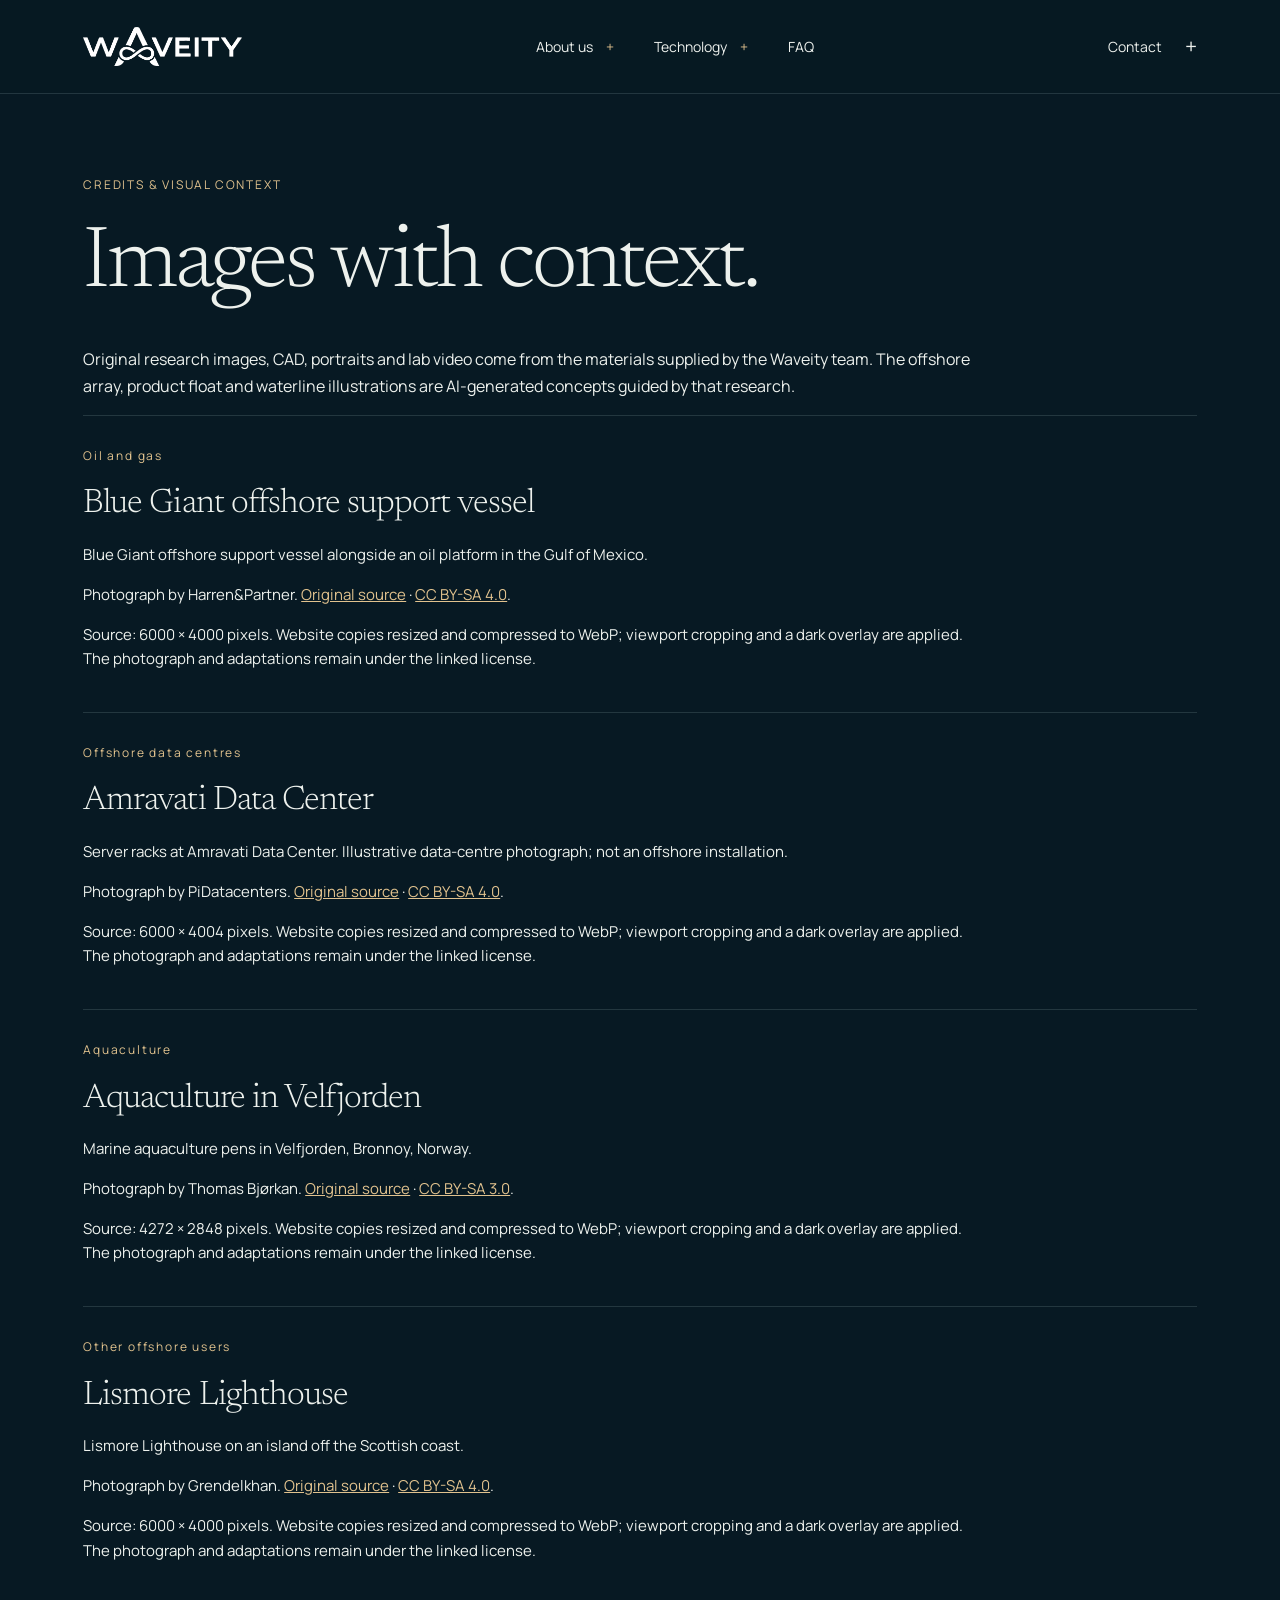
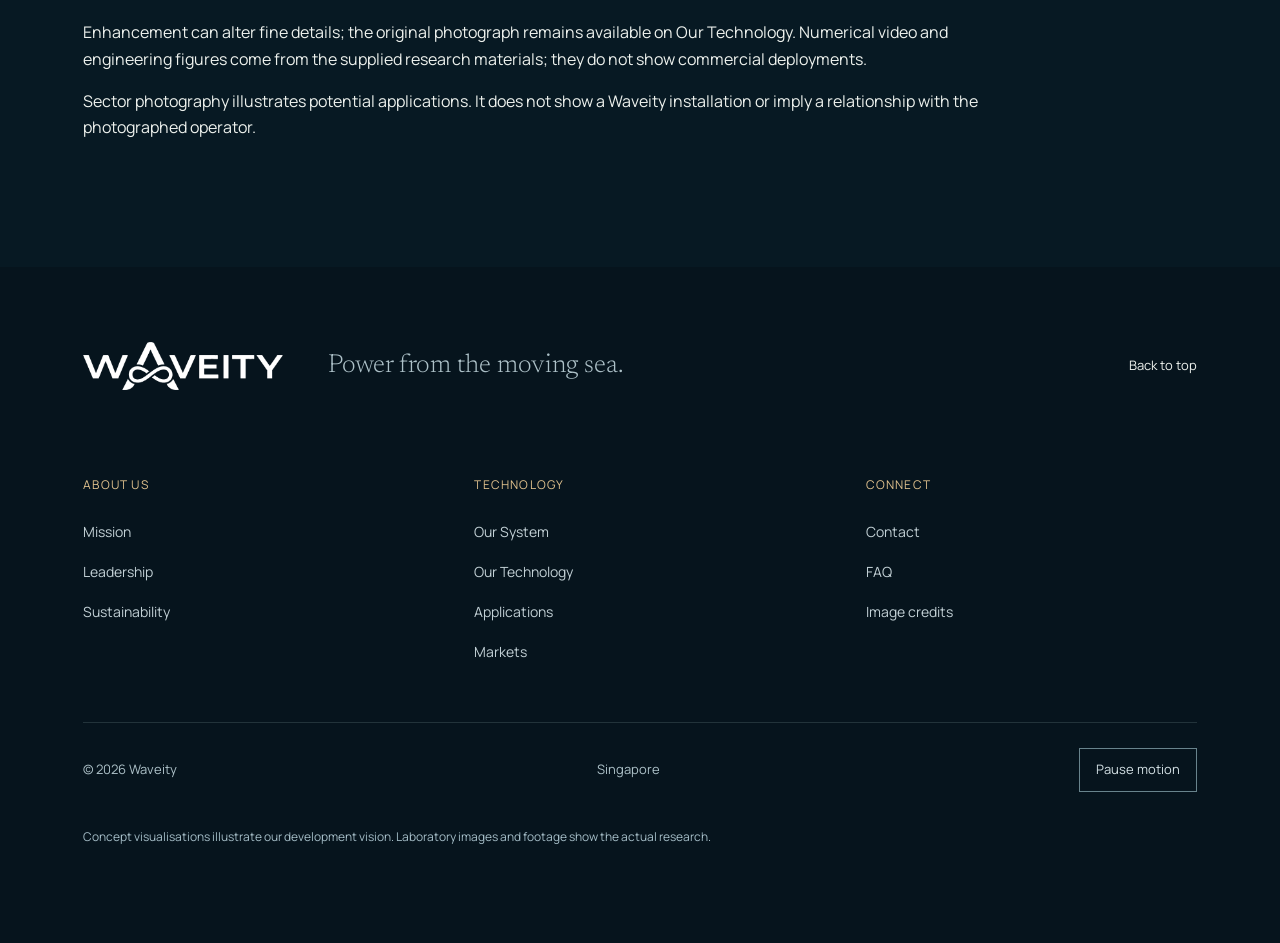
==== commit 946a3f3e: "Removed the AI enhancement from Credit content HTML" ====
--- a/credits.html
+++ b/credits.html
@@ -1,2 +1,2 @@
 <!doctype html><html lang="en"><head><meta charset="utf-8"><meta name="viewport" content="width=device-width, initial-scale=1"><title>Image credits — Waveity</title><meta name="description" content="Sources, photographers, licenses and context for Waveity’s research imagery, concept visualisations and offshore application photographs."><meta name="theme-color" content="#071c24"><link rel="icon" type="image/svg+xml" href="data:image/svg+xml,%3Csvg xmlns='http://www.w3.org/2000/svg' viewBox='0 0 64 64'%3E%3Crect width='64' height='64' rx='15' fill='%23071c24'/%3E%3Cpath d='M10 23l10 22 12-22 12 22 10-22' fill='none' stroke='%23e1c28e' stroke-width='6'/%3E%3C/svg%3E"><script defer src="app.js?v=6.1"></script><meta property="og:title" content="Image credits — Waveity"><meta property="og:description" content="Sources, photographers, licenses and context for Waveity’s research imagery, concept visualisations and offshore application photographs."><meta property="og:type" content="website"><meta property="og:site_name" content="Waveity"><link rel="preload" href="assets/font-0.woff2" as="font" type="font/woff2" crossorigin><link rel="preload" href="assets/font-2.woff2" as="font" type="font/woff2" crossorigin><link rel="stylesheet" href="site.css?v=6.1"></head><body class="static-motion interior" data-page="credits"><a class="skip" href="#main">Skip to content</a><header id="header"><a href="index.html" class="brand" aria-label="Waveity home"><img src="assets/logo.png" alt="Waveity" width="1240" height="297"></a><nav aria-label="Main navigation"><div class="nav-group"><button aria-expanded="false" aria-controls="about-menu">About us <span>+</span></button><div id="about-menu" class="nav-panel" hidden><a href="mission.html">Mission</a><a href="leadership.html">Leadership</a><a href="sustainability.html">Sustainability</a></div></div><div class="nav-group"><button aria-expanded="false" aria-controls="technology-menu">Technology <span>+</span></button><div id="technology-menu" class="nav-panel" hidden><a href="system.html">Our System</a><a href="technology.html">Our Technology</a><a href="applications.html">Applications</a><a href="markets.html">Markets</a></div></div><a href="faq.html">FAQ</a></nav><a class="nav-contact" href="contact.html">Contact <span>+</span></a><button id="menu-toggle" aria-expanded="false" aria-controls="mobile-menu">Menu <span>+</span></button></header>
-<nav id="mobile-menu" aria-label="Mobile navigation" hidden><div><span>ABOUT US</span><a href="mission.html">Mission</a><a href="leadership.html">Leadership</a><a href="sustainability.html">Sustainability</a></div><div><span>TECHNOLOGY</span><a href="system.html">Our System</a><a href="technology.html">Our Technology</a><a href="applications.html">Applications</a><a href="markets.html">Markets</a></div><div><a href="contact.html">Contact</a><a href="faq.html">FAQ</a></div></nav><div class="reading-progress" aria-hidden="true"></div><main id="main" tabindex="-1"><section class="section credits"><span class="eyebrow">CREDITS & VISUAL CONTEXT</span><h1>Images with context.</h1><p>Original research images, CAD, portraits and lab video come from the materials supplied by the Waveity team. The offshore array, product float and waterline illustrations are AI-generated concepts guided by that research.</p><div id="photo-credits"><article><span class="eyebrow">Oil and gas</span><h2>Blue Giant offshore support vessel</h2><p>Blue Giant offshore support vessel alongside an oil platform in the Gulf of Mexico.</p><p>Photograph by Harren&amp;Partner. <a href="https://commons.wikimedia.org/wiki/File:Blue_Giant.jpg" target="_blank" rel="noopener">Original source</a> · <a href="https://creativecommons.org/licenses/by-sa/4.0" target="_blank" rel="noopener">CC BY-SA 4.0</a>.</p><p>Source: 6000 × 4000 pixels. Website copies resized and compressed to WebP; viewport cropping and a dark overlay are applied. The photograph and adaptations remain under the linked license.</p></article><article><span class="eyebrow">Offshore data centres</span><h2>Amravati Data Center</h2><p>Server racks at Amravati Data Center. Illustrative data-centre photograph; not an offshore installation.</p><p>Photograph by PiDatacenters. <a href="https://commons.wikimedia.org/wiki/File:Racks_Amravati_Data_Center.jpg" target="_blank" rel="noopener">Original source</a> · <a href="https://creativecommons.org/licenses/by-sa/4.0" target="_blank" rel="noopener">CC BY-SA 4.0</a>.</p><p>Source: 6000 × 4004 pixels. Website copies resized and compressed to WebP; viewport cropping and a dark overlay are applied. The photograph and adaptations remain under the linked license.</p></article><article><span class="eyebrow">Aquaculture</span><h2>Aquaculture in Velfjorden</h2><p>Marine aquaculture pens in Velfjorden, Bronnoy, Norway.</p><p>Photograph by Thomas Bjørkan. <a href="https://commons.wikimedia.org/wiki/File:Fish_cages.jpg" target="_blank" rel="noopener">Original source</a> · <a href="https://creativecommons.org/licenses/by-sa/3.0" target="_blank" rel="noopener">CC BY-SA 3.0</a>.</p><p>Source: 4272 × 2848 pixels. Website copies resized and compressed to WebP; viewport cropping and a dark overlay are applied. The photograph and adaptations remain under the linked license.</p></article><article><span class="eyebrow">Other offshore users</span><h2>Lismore Lighthouse</h2><p>Lismore Lighthouse on an island off the Scottish coast.</p><p>Photograph by Grendelkhan. <a href="https://commons.wikimedia.org/wiki/File:Lismore_Lighthouse_seen_from_a_boat_4.jpg" target="_blank" rel="noopener">Original source</a> · <a href="https://creativecommons.org/licenses/by-sa/4.0" target="_blank" rel="noopener">CC BY-SA 4.0</a>.</p><p>Source: 6000 × 4000 pixels. Website copies resized and compressed to WebP; viewport cropping and a dark overlay are applied. The photograph and adaptations remain under the linked license.</p></article></div><p>The first-generation prototype presentation image is AI-enhanced from the supplied photograph and exported at 3840 pixels wide. Enhancement can alter fine details; the original photograph remains available on Our Technology. Numerical video and engineering figures come from the supplied research materials; they do not show commercial deployments.</p><p>Sector photography illustrates potential applications. It does not show a Waveity installation or imply a relationship with the photographed operator.</p></section><noscript><style>#contact-form,.prototype-tabs,[data-switch-gen],[data-motion],#menu-toggle,header nav{display:none}.prototype-panel{margin-top:40px}</style><p class="no-script">Interactive controls need JavaScript. You can browse all pages using the links below, view the research images and contact the team directly by email.</p></noscript></main><footer><div class="footer-top"><a href="index.html" aria-label="Waveity home"><img src="assets/logo.png" alt="Waveity" width="1240" height="297"></a><p>Power from the moving sea.</p><a href="#main">Back to top</a></div><div class="footer-sitemap"><div><span>ABOUT US</span><a href="mission.html">Mission</a><a href="leadership.html">Leadership</a><a href="sustainability.html">Sustainability</a></div><div><span>TECHNOLOGY</span><a href="system.html">Our System</a><a href="technology.html">Our Technology</a><a href="applications.html">Applications</a><a href="markets.html">Markets</a></div><div><span>CONNECT</span><a href="contact.html">Contact</a><a href="faq.html">FAQ</a><a href="credits.html">Image credits</a></div></div><div class="footer-bottom"><span>© 2026 Waveity</span><span>Singapore</span><button class="footer-motion" data-motion aria-pressed="false">Pause motion</button></div><p class="footer-note">Concept visualisations illustrate our development vision. Laboratory images and footage show the actual research.</p></footer></body></html>+<nav id="mobile-menu" aria-label="Mobile navigation" hidden><div><span>ABOUT US</span><a href="mission.html">Mission</a><a href="leadership.html">Leadership</a><a href="sustainability.html">Sustainability</a></div><div><span>TECHNOLOGY</span><a href="system.html">Our System</a><a href="technology.html">Our Technology</a><a href="applications.html">Applications</a><a href="markets.html">Markets</a></div><div><a href="contact.html">Contact</a><a href="faq.html">FAQ</a></div></nav><div class="reading-progress" aria-hidden="true"></div><main id="main" tabindex="-1"><section class="section credits"><span class="eyebrow">CREDITS & VISUAL CONTEXT</span><h1>Images with context.</h1><p>Original research images, CAD, portraits and lab video come from the materials supplied by the Waveity team. The offshore array, product float and waterline illustrations are AI-generated concepts guided by that research.</p><div id="photo-credits"><article><span class="eyebrow">Oil and gas</span><h2>Blue Giant offshore support vessel</h2><p>Blue Giant offshore support vessel alongside an oil platform in the Gulf of Mexico.</p><p>Photograph by Harren&amp;Partner. <a href="https://commons.wikimedia.org/wiki/File:Blue_Giant.jpg" target="_blank" rel="noopener">Original source</a> · <a href="https://creativecommons.org/licenses/by-sa/4.0" target="_blank" rel="noopener">CC BY-SA 4.0</a>.</p><p>Source: 6000 × 4000 pixels. Website copies resized and compressed to WebP; viewport cropping and a dark overlay are applied. The photograph and adaptations remain under the linked license.</p></article><article><span class="eyebrow">Offshore data centres</span><h2>Amravati Data Center</h2><p>Server racks at Amravati Data Center. Illustrative data-centre photograph; not an offshore installation.</p><p>Photograph by PiDatacenters. <a href="https://commons.wikimedia.org/wiki/File:Racks_Amravati_Data_Center.jpg" target="_blank" rel="noopener">Original source</a> · <a href="https://creativecommons.org/licenses/by-sa/4.0" target="_blank" rel="noopener">CC BY-SA 4.0</a>.</p><p>Source: 6000 × 4004 pixels. Website copies resized and compressed to WebP; viewport cropping and a dark overlay are applied. The photograph and adaptations remain under the linked license.</p></article><article><span class="eyebrow">Aquaculture</span><h2>Aquaculture in Velfjorden</h2><p>Marine aquaculture pens in Velfjorden, Bronnoy, Norway.</p><p>Photograph by Thomas Bjørkan. <a href="https://commons.wikimedia.org/wiki/File:Fish_cages.jpg" target="_blank" rel="noopener">Original source</a> · <a href="https://creativecommons.org/licenses/by-sa/3.0" target="_blank" rel="noopener">CC BY-SA 3.0</a>.</p><p>Source: 4272 × 2848 pixels. Website copies resized and compressed to WebP; viewport cropping and a dark overlay are applied. The photograph and adaptations remain under the linked license.</p></article><article><span class="eyebrow">Other offshore users</span><h2>Lismore Lighthouse</h2><p>Lismore Lighthouse on an island off the Scottish coast.</p><p>Photograph by Grendelkhan. <a href="https://commons.wikimedia.org/wiki/File:Lismore_Lighthouse_seen_from_a_boat_4.jpg" target="_blank" rel="noopener">Original source</a> · <a href="https://creativecommons.org/licenses/by-sa/4.0" target="_blank" rel="noopener">CC BY-SA 4.0</a>.</p><p>Source: 6000 × 4000 pixels. Website copies resized and compressed to WebP; viewport cropping and a dark overlay are applied. The photograph and adaptations remain under the linked license.</p></article></div><p> Enhancement can alter fine details; the original photograph remains available on Our Technology. Numerical video and engineering figures come from the supplied research materials; they do not show commercial deployments.</p><p>Sector photography illustrates potential applications. It does not show a Waveity installation or imply a relationship with the photographed operator.</p></section><noscript><style>#contact-form,.prototype-tabs,[data-switch-gen],[data-motion],#menu-toggle,header nav{display:none}.prototype-panel{margin-top:40px}</style><p class="no-script">Interactive controls need JavaScript. You can browse all pages using the links below, view the research images and contact the team directly by email.</p></noscript></main><footer><div class="footer-top"><a href="index.html" aria-label="Waveity home"><img src="assets/logo.png" alt="Waveity" width="1240" height="297"></a><p>Power from the moving sea.</p><a href="#main">Back to top</a></div><div class="footer-sitemap"><div><span>ABOUT US</span><a href="mission.html">Mission</a><a href="leadership.html">Leadership</a><a href="sustainability.html">Sustainability</a></div><div><span>TECHNOLOGY</span><a href="system.html">Our System</a><a href="technology.html">Our Technology</a><a href="applications.html">Applications</a><a href="markets.html">Markets</a></div><div><span>CONNECT</span><a href="contact.html">Contact</a><a href="faq.html">FAQ</a><a href="credits.html">Image credits</a></div></div><div class="footer-bottom"><span>© 2026 Waveity</span><span>Singapore</span><button class="footer-motion" data-motion aria-pressed="false">Pause motion</button></div><p class="footer-note">Concept visualisations illustrate our development vision. Laboratory images and footage show the actual research.</p></footer></body></html>
